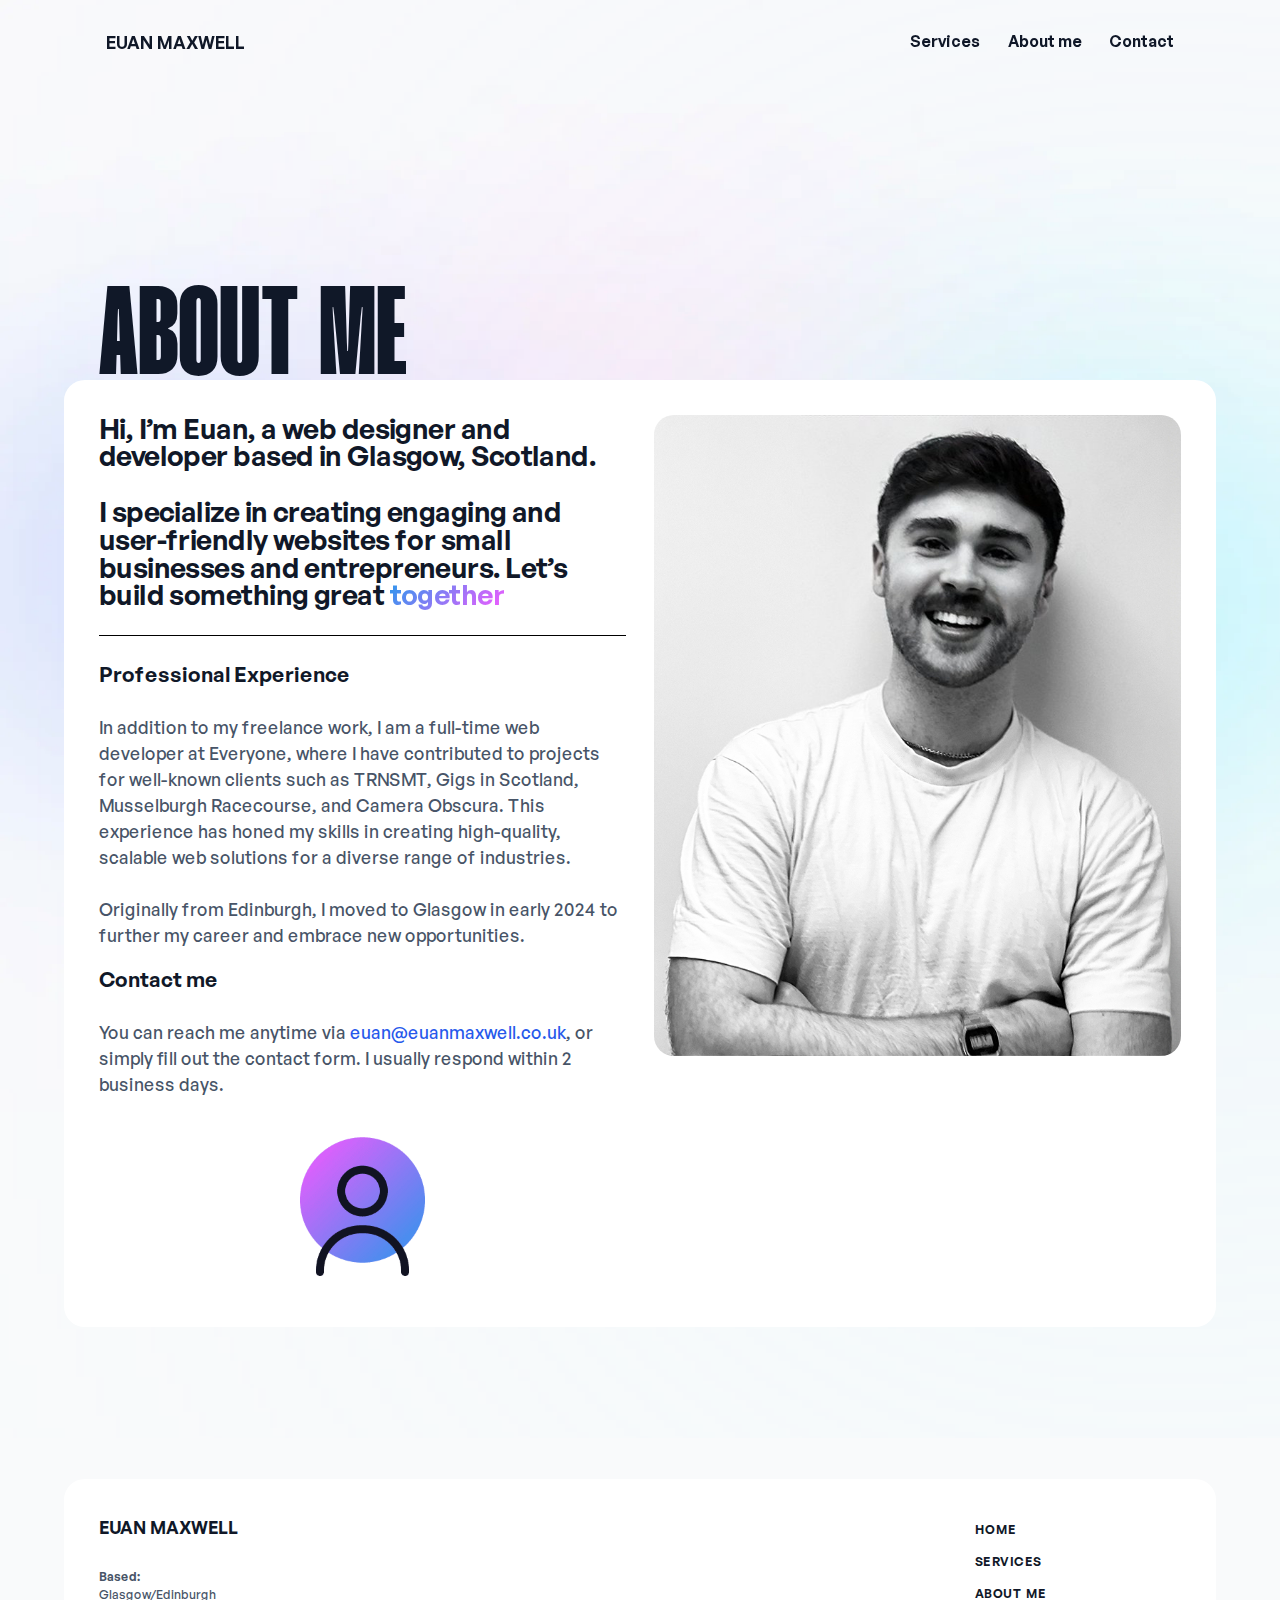
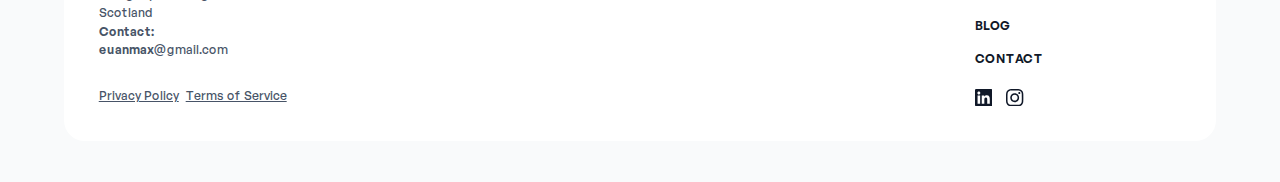
==== about-me.html @ d5ab6e3c "FOlio COmmit" ====
<!DOCTYPE html><!--  This site was created in Webflow. https://webflow.com  --><!--  Last Published: Mon Jul 01 2024 21:33:22 GMT+0000 (Coordinated Universal Time)  -->
<html data-wf-page="667db3871bc1c31c17bee778" data-wf-site="667c81c2c4bf333a3f65b1ab" lang="en">
<head>
  <meta charset="utf-8">
  <title>About Me - Euan Maxwell</title>
  <meta content="Glasgow-based Web Designer and Developer specializing in custom website design, development, and graphic design. Professional, user-friendly solutions to help your business grow. Contact me to start your project today!&quot;" name="description">
  <meta content="About Me - Euan Maxwell" property="og:title">
  <meta content="Glasgow-based Web Designer and Developer specializing in custom website design, development, and graphic design. Professional, user-friendly solutions to help your business grow. Contact me to start your project today!&quot;" property="og:description">
  <meta content="About Me - Euan Maxwell" property="twitter:title">
  <meta content="Glasgow-based Web Designer and Developer specializing in custom website design, development, and graphic design. Professional, user-friendly solutions to help your business grow. Contact me to start your project today!&quot;" property="twitter:description">
  <meta property="og:type" content="website">
  <meta content="summary_large_image" name="twitter:card">
  <meta content="width=device-width, initial-scale=1" name="viewport">
  <meta content="Webflow" name="generator">
  <link href="css/normalize.css" rel="stylesheet" type="text/css">
  <link href="css/webflow.css" rel="stylesheet" type="text/css">
  <link href="css/new-folio-8210a0.webflow.css" rel="stylesheet" type="text/css">
  <script type="text/javascript">!function(o,c){var n=c.documentElement,t=" w-mod-";n.className+=t+"js",("ontouchstart"in o||o.DocumentTouch&&c instanceof DocumentTouch)&&(n.className+=t+"touch")}(window,document);</script>
  <link href="images/favicon.png" rel="shortcut icon" type="image/x-icon">
  <link href="images/webclip.png" rel="apple-touch-icon"><!--  Please keep this css code to improve the font quality -->
  <style>
  * {
  -webkit-font-smoothing: antialiased;
  -moz-osx-font-smoothing: grayscale;
}
</style>
</head>
<body>
  <div class="page-wrapper">
    <div class="global-styles w-embed">
      <style>
  html { font-size: 1rem; }
  @media screen and (max-width:1600px) { html { font-size: calc(0.34318555008210183rem + 0.6568144499178982vw); } }
  @media screen and (max-width:991px) { html { font-size: calc(0.44698660714285715rem + 0.8928571428571428vw); } }
  @media screen and (max-width:767px) { html { font-size: calc(0.3342013888888889rem + 1.3888888888888888vw); } }
  @media screen and (max-width:479px) { html { font-size: calc(0.874803870292887rem + 0.3138075313807531vw); } }
</style>
      <style>
.sr-only {
	position: absolute;
  overflow: hidden;
  width: 1px;
  height: 1px;
  margin-top: -1px;
  padding: 0;
  border: 0 solid transparent;
  white-space: nowrap;
}
/* Snippet gets rid of top margin on first element in any rich text*/
.w-richtext>:first-child {
	margin-top: 0;
}
/* Snippet gets rid of bottom margin on last element in any rich text*/
.w-richtext>:last-child, .w-richtext ol li:last-child, .w-richtext ul li:last-child {
	margin-bottom: 0;
}
/* Snippet prevents all click and hover interaction with an element */
.clickable-off {
	pointer-events: none;
}
/* Snippet enables all click and hover interaction with an element */
.clickable-on{
  pointer-events: auto;
}
/* Snippet enables you to add class of div-square which creates and maintains a 1:1 dimension of a div.*/
.div-square::after {
	content: "";
	display: block;
	padding-bottom: 100%;
}
/*Hide focus outline for main content element*/
main:focus-visible {
	outline: -webkit-focus-ring-color auto 0px;
}
/* Make sure containers never lose their center alignment*/
.container-medium, .container-small, .container-large {
	margin-right: auto !important;
	margin-left: auto !important;
}
/*Reset buttons, and links styles*/
a {
	color: inherit;
	text-decoration: inherit;
	font-size: inherit;
}
/*Apply "..." after 3 lines of text */
.text-style-3lines {
	display: -webkit-box;
	overflow: hidden;
	-webkit-line-clamp: 3;
	-webkit-box-orient: vertical;
}
/*Apply "..." after 2 lines of text */
.text-style-2lines {
	display: -webkit-box;
	overflow: hidden;
	-webkit-line-clamp: 2;
	-webkit-box-orient: vertical;
}
.transitionfix {
-webkit-backface-visibility: hidden;
-moz-backface-visibility: hidden;
-webkit-transform: translate3d(0, 0, 0);
-moz-transform: translate3d(0, 0, 0)
}
.display-inlineflex {
  display: inline-flex;
}
.word-line {overflow: hidden;}
</style>
    </div>
    <div data-animation="default" class="navbar_component w-nav" data-easing2="ease" fs-scrolldisable-element="smart-nav" data-easing="ease" data-collapse="medium" data-w-id="4c3d61ed-6202-b4ec-1ae6-e597d8687730" role="banner" data-duration="0" id="navbar_component" data-doc-height="1">
      <div id="navbar_container" class="navbar_container">
        <a href="index.html" class="navbar_logo-link w-nav-brand">
          <div class="logo">EUAN MAXWELL</div>
        </a>
        <nav role="navigation" class="navbar_menu w-nav-menu">
          <div class="navbar_links-wrapper">
            <div data-hover="true" data-delay="200" data-w-id="682e64a6-43ff-81e4-ff27-409a0c057be5" class="navbar-dropdown_component hide-tablet w-dropdown">
              <div class="navbar_link w-dropdown-toggle">
                <div>
                  <a href="#">Services</a>
                </div>
              </div>
              <nav class="navbar-dropdown_dropdown-list shadow w-dropdown-list">
                <a href="#" class="navbar_dropdown-link w-dropdown-link">web design</a>
                <div class="padding-bottom padding-small"></div>
                <a href="#" class="navbar_dropdown-link w-dropdown-link">graphic design</a>
                <div class="padding-bottom padding-small"></div>
                <a href="#" class="navbar_dropdown-link w-dropdown-link">Web development</a>
              </nav>
            </div>
            <a href="#services" class="navbar_link show-tablet w-nav-link">Services</a>
            <a href="about-me.html" aria-current="page" class="navbar_link w-nav-link w--current">About me</a>
            <a href="contact.html" class="navbar_link w-nav-link">Contact</a>
          </div>
        </nav>
        <div class="navbar_menu-button w-nav-button">
          <div class="menu-icon">
            <div class="menu-icon_line-top"></div>
            <div class="menu-icon_line-middle">
              <div class="menu-icon_line-middle-inner"></div>
            </div>
            <div class="menu-icon_line-bottom"></div>
          </div>
        </div>
      </div>
    </div>
    <main class="main-wrapper">
      <footer id="contact" class="section-contact-main">
        <div class="gradient-wrapper"><img src="images/trio-gradient_1trio-gradient.webp" loading="lazy" sizes="100vw" srcset="images/trio-gradient_1-p-500.jpg 500w, images/trio-gradient_1-p-800.jpg 800w, images/trio-gradient_1-p-1080.jpg 1080w, images/trio-gradient_1trio-gradient.webp 1585w" alt="" class="trio-gradient"></div>
        <div class="padding-global">
          <div class="padding-bottom padding-xxxhuge"></div>
          <div class="gradient-wrapper">
            <div class="gradient-blue"></div>
            <div class="gradient-pink"></div>
            <div class="gradient-turquoise"></div>
          </div>
          <div class="padding-bottom padding-xhuge">
            <div class="container-large">
              <div class="container-large">
                <div class="overflow-hidden">
                  <div class="padding-layout">
                    <h1 class="skew-heading">about me</h1>
                  </div>
                </div>
                <div class="card">
                  <div class="card_2col-layout">
                    <div class="contact_text">
                      <div class="margin-bottom margin-medium">
                        <h2 class="heading-style-h2">Hi, I’m Euan, a web designer and developer based in Glasgow, Scotland. <br><br>I specialize in creating engaging and user-friendly websites for small businesses and entrepreneurs. Let’s build something great <span class="text-gradient">together</span> </h2>
                      </div>
                      <h6>Professional Experience</h6>
                      <p class="text-color-gray600 text-size-regular">In addition to my freelance work, I am a full-time web developer at Everyone, where I have contributed to projects for well-known clients such as TRNSMT, Gigs in Scotland, Musselburgh Racecourse, and Camera Obscura. This experience has honed my skills in creating high-quality, scalable web solutions for a diverse range of industries. <br><br>Originally from Edinburgh, I moved to Glasgow in early 2024 to further my career and embrace new opportunities.<br></p>
                      <h6 class="heading">Contact me</h6>
                      <p class="text-color-gray600 text-size-regular">You can reach me anytime via <a href="mailto:euan@euanmaxwell.co.uk?subject=I%20need%20a%20new%20website!" class="text-style-link"><span>euan@euanmaxwell.co.uk</span></a>, or simply fill out the contact form. I usually respond within 2 business days.<br></p>
                      <div class="div-block-2"><img src="images/icon-yours.png" loading="lazy" width="125" alt="A user icon on top of a gradient circle
" class="image-2"></div>
                    </div><img src="images/4433.png" loading="lazy" id="w-node-_9ed28a5e-98de-67a1-ff14-9ef678e280a6-17bee778" sizes="(max-width: 479px) 100vw, (max-width: 767px) 82vw, 41vw" alt="" srcset="images/4433-p-500.png 500w, images/4433.png 740w" class="image">
                  </div>
                </div>
              </div>
            </div>
          </div>
        </div>
      </footer>
    </main>
    <div class="footer">
      <div class="padding-global">
        <div class="container-large">
          <div class="padding-section-small">
            <div class="w-layout-grid footer_top-wrapper">
              <div id="w-node-_6d4a2b6b-4b54-c408-771c-09f4242a58a9-81f4521f" class="footer_left-wrapper">
                <a href="index.html" aria-label="home" class="footer_logo-link w-nav-brand">
                  <div class="logo">EUAN MAXWELL</div>
                </a>
                <div class="padding-bottom padding-medium"></div>
                <div class="footer_details-wrapper">
                  <div class="text-size-small text-color-gray600"><span class="text-weight-semibold">Based: <br></span>Glasgow/Edinburgh<br>Scotland<br>‍<span class="text-weight-semibold">Contact:<br>euanmax</span>@gmail.com</div>
                </div>
                <div class="padding-bottom padding-medium"></div>
                <div class="w-layout-grid footer_legal-list">
                  <a href="#" class="footer_legal-link">Privacy Policy</a>
                  <a href="#" class="footer_legal-link">Terms of Service</a>
                </div>
              </div>
              <div id="w-node-_6d4a2b6b-4b54-c408-771c-09f4242a58c3-81f4521f" class="w-layout-grid footer_menu-wrapper">
                <div class="footer_link-list">
                  <a href="index.html" class="footer_link">Home</a>
                  <a href="#" class="footer_link">Services</a>
                  <a href="#" class="footer_link">About me</a>
                  <a href="#" class="footer_link">blog</a>
                  <a href="contact.html" class="footer_link">Contact</a>
                  <div class="w-layout-grid footer_social-list">
                    <a rel="noopener" aria-label="LinkedIn" href="https://www.linkedin.com/in/euan-maxwell-63782318b/" target="_blank" class="social-media-link w-inline-block">
                      <div class="social-media-icon w-embed"><svg aria-hidden="true" role="img" fill="currentColor" viewbox="0 0 24 24" xmlns="http://www.w3.org/2000/svg">
                          <title>LinkedIn icon</title>
                          <path d="M20.447 20.452h-3.554v-5.569c0-1.328-.027-3.037-1.852-3.037-1.853 0-2.136 1.445-2.136 2.939v5.667H9.351V9h3.414v1.561h.046c.477-.9 1.637-1.85 3.37-1.85 3.601 0 4.267 2.37 4.267 5.455v6.286zM5.337 7.433c-1.144 0-2.063-.926-2.063-2.065 0-1.138.92-2.063 2.063-2.063 1.14 0 2.064.925 2.064 2.063 0 1.139-.925 2.065-2.064 2.065zm1.782 13.019H3.555V9h3.564v11.452zM22.225 0H1.771C.792 0 0 .774 0 1.729v20.542C0 23.227.792 24 1.771 24h20.451C23.2 24 24 23.227 24 22.271V1.729C24 .774 23.2 0 22.222 0h.003z"></path>
                        </svg></div>
                    </a>
                    <a rel="noopener" aria-label="Instagram" href="https://www.instagram.com/euanmaxweb/" target="_blank" class="social-media-link w-inline-block">
                      <div class="social-media-icon w-embed"><svg aria-hidden="true" role="img" fill="currentColor" viewbox="0 0 24 24" xmlns="http://www.w3.org/2000/svg">
                          <title>Instagram icon</title>
                          <path d="M12 0C8.74 0 8.333.015 7.053.072 5.775.132 4.905.333 4.14.63c-.789.306-1.459.717-2.126 1.384S.935 3.35.63 4.14C.333 4.905.131 5.775.072 7.053.012 8.333 0 8.74 0 12s.015 3.667.072 4.947c.06 1.277.261 2.148.558 2.913.306.788.717 1.459 1.384 2.126.667.666 1.336 1.079 2.126 1.384.766.296 1.636.499 2.913.558C8.333 23.988 8.74 24 12 24s3.667-.015 4.947-.072c1.277-.06 2.148-.262 2.913-.558.788-.306 1.459-.718 2.126-1.384.666-.667 1.079-1.335 1.384-2.126.296-.765.499-1.636.558-2.913.06-1.28.072-1.687.072-4.947s-.015-3.667-.072-4.947c-.06-1.277-.262-2.149-.558-2.913-.306-.789-.718-1.459-1.384-2.126C21.319 1.347 20.651.935 19.86.63c-.765-.297-1.636-.499-2.913-.558C15.667.012 15.26 0 12 0zm0 2.16c3.203 0 3.585.016 4.85.071 1.17.055 1.805.249 2.227.415.562.217.96.477 1.382.896.419.42.679.819.896 1.381.164.422.36 1.057.413 2.227.057 1.266.07 1.646.07 4.85s-.015 3.585-.074 4.85c-.061 1.17-.256 1.805-.421 2.227-.224.562-.479.96-.899 1.382-.419.419-.824.679-1.38.896-.42.164-1.065.36-2.235.413-1.274.057-1.649.07-4.859.07-3.211 0-3.586-.015-4.859-.074-1.171-.061-1.816-.256-2.236-.421-.569-.224-.96-.479-1.379-.899-.421-.419-.69-.824-.9-1.38-.165-.42-.359-1.065-.42-2.235-.045-1.26-.061-1.649-.061-4.844 0-3.196.016-3.586.061-4.861.061-1.17.255-1.814.42-2.234.21-.57.479-.96.9-1.381.419-.419.81-.689 1.379-.898.42-.166 1.051-.361 2.221-.421 1.275-.045 1.65-.06 4.859-.06l.045.03zm0 3.678c-3.405 0-6.162 2.76-6.162 6.162 0 3.405 2.76 6.162 6.162 6.162 3.405 0 6.162-2.76 6.162-6.162 0-3.405-2.76-6.162-6.162-6.162zM12 16c-2.21 0-4-1.79-4-4s1.79-4 4-4 4 1.79 4 4-1.79 4-4 4zm7.846-10.405c0 .795-.646 1.44-1.44 1.44-.795 0-1.44-.646-1.44-1.44 0-.794.646-1.439 1.44-1.439.793-.001 1.44.645 1.44 1.439z"></path>
                        </svg></div>
                    </a>
                  </div>
                </div>
              </div>
            </div>
          </div>
        </div>
      </div>
    </div>
  </div>
  <script src="https://d3e54v103j8qbb.cloudfront.net/js/jquery-3.5.1.min.dc5e7f18c8.js?site=667c81c2c4bf333a3f65b1ab" type="text/javascript" integrity="sha256-9/aliU8dGd2tb6OSsuzixeV4y/faTqgFtohetphbbj0=" crossorigin="anonymous"></script>
  <script src="js/webflow.js" type="text/javascript"></script>
  <script>
if (window.innerWidth >= 992) {
let navContent = document.getElementById('navbar_container');
  window.addEventListener('scroll', function() {
    if (window.pageYOffset > 0) {
      navContent.style.backgroundColor = '#FFF';
      navContent.style.transition = 'all 0.8s'; 
    } else {
      navContent.style.backgroundColor = 'transparent';
      navContent.style.transition = 'all 0.8s';  
    }
  });
}
</script>
  <script>
// JavaScript code to handle the scroll event and show/hide the navbar
if (window.innerWidth >= 992) {
// Store the previous scroll position
let prevScrollPos = window.pageYOffset;
const offset = 120;
// Select the navbar element
const navbar = document.getElementById('navbar_container');
// Add a scroll event listener
window.addEventListener('scroll', function() {
  // Get the current scroll position
  let currentScrollPos = window.pageYOffset;  
  // Check if user scrolled down
  if (prevScrollPos < currentScrollPos && currentScrollPos > offset) {
   // Hide the navbar
    navbar.style.transform = 'translateY(-140%)';
  } else {
    // Show the navbar
		navbar.style.transform = 'translateY(0%)';
  }
  // Update the previous scroll position
  prevScrollPos = currentScrollPos;
});
}
</script>
</body>
</html>
---- css/webflow.css ----
@font-face {
  font-family: 'webflow-icons';
  src: url("[data-uri]") format('truetype');
  font-weight: normal;
  font-style: normal;
}
[class^="w-icon-"],
[class*=" w-icon-"] {
  /* use !important to prevent issues with browser extensions that change fonts */
  font-family: 'webflow-icons' !important;
  speak: none;
  font-style: normal;
  font-weight: normal;
  font-variant: normal;
  text-transform: none;
  line-height: 1;
  /* Better Font Rendering =========== */
  -webkit-font-smoothing: antialiased;
  -moz-osx-font-smoothing: grayscale;
}
.w-icon-slider-right:before {
  content: "\e600";
}
.w-icon-slider-left:before {
  content: "\e601";
}
.w-icon-nav-menu:before {
  content: "\e602";
}
.w-icon-arrow-down:before,
.w-icon-dropdown-toggle:before {
  content: "\e603";
}
.w-icon-file-upload-remove:before {
  content: "\e900";
}
.w-icon-file-upload-icon:before {
  content: "\e903";
}
* {
  -webkit-box-sizing: border-box;
  -moz-box-sizing: border-box;
  box-sizing: border-box;
}
html {
  height: 100%;
}
body {
  margin: 0;
  min-height: 100%;
  background-color: #fff;
  font-family: Arial, sans-serif;
  font-size: 14px;
  line-height: 20px;
  color: #333;
}
img {
  max-width: 100%;
  vertical-align: middle;
  display: inline-block;
}
html.w-mod-touch * {
  background-attachment: scroll !important;
}
.w-block {
  display: block;
}
.w-inline-block {
  max-width: 100%;
  display: inline-block;
}
.w-clearfix:before,
.w-clearfix:after {
  content: " ";
  display: table;
  grid-column-start: 1;
  grid-row-start: 1;
  grid-column-end: 2;
  grid-row-end: 2;
}
.w-clearfix:after {
  clear: both;
}
.w-hidden {
  display: none;
}
.w-button {
  display: inline-block;
  padding: 9px 15px;
  background-color: #3898EC;
  color: white;
  border: 0;
  line-height: inherit;
  text-decoration: none;
  cursor: pointer;
  border-radius: 0;
}
input.w-button {
  -webkit-appearance: button;
}
html[data-w-dynpage] [data-w-cloak] {
  color: transparent !important;
}
.w-code-block {
  margin: unset;
}
pre.w-code-block code {
  all: inherit;
}
.w-webflow-badge,
.w-webflow-badge * {
  position: static;
  left: auto;
  top: auto;
  right: auto;
  bottom: auto;
  z-index: auto;
  display: block;
  visibility: visible;
  overflow: visible;
  overflow-x: visible;
  overflow-y: visible;
  box-sizing: border-box;
  width: auto;
  height: auto;
  max-height: none;
  max-width: none;
  min-height: 0;
  min-width: 0;
  margin: 0;
  padding: 0;
  float: none;
  clear: none;
  border: 0 none transparent;
  border-radius: 0;
  background: none;
  background-image: none;
  background-position: 0% 0%;
  background-size: auto auto;
  background-repeat: repeat;
  background-origin: padding-box;
  background-clip: border-box;
  background-attachment: scroll;
  background-color: transparent;
  box-shadow: none;
  opacity: 1;
  transform: none;
  transition: none;
  direction: ltr;
  font-family: inherit;
  font-weight: inherit;
  color: inherit;
  font-size: inherit;
  line-height: inherit;
  font-style: inherit;
  font-variant: inherit;
  text-align: inherit;
  letter-spacing: inherit;
  text-decoration: inherit;
  text-indent: 0;
  text-transform: inherit;
  list-style-type: disc;
  text-shadow: none;
  font-smoothing: auto;
  vertical-align: baseline;
  cursor: inherit;
  white-space: inherit;
  word-break: normal;
  word-spacing: normal;
  word-wrap: normal;
}
.w-webflow-badge {
  position: fixed !important;
  display: inline-block !important;
  visibility: visible !important;
  z-index: 2147483647 !important;
  top: auto !important;
  right: 12px !important;
  bottom: 12px !important;
  left: auto !important;
  color: #aaadb0 !important;
  background-color: #fff !important;
  border-radius: 3px !important;
  padding: 6px !important;
  font-size: 12px !important;
  opacity: 1 !important;
  line-height: 14px !important;
  text-decoration: none !important;
  transform: none !important;
  margin: 0 !important;
  width: auto !important;
  height: auto !important;
  overflow: visible !important;
  white-space: nowrap;
  box-shadow: 0 0 0 1px rgba(0, 0, 0, 0.1), 0px 1px 3px rgba(0, 0, 0, 0.1);
  cursor: pointer;
}
.w-webflow-badge > img {
  display: inline-block !important;
  visibility: visible !important;
  opacity: 1 !important;
  vertical-align: middle !important;
}
h1,
h2,
h3,
h4,
h5,
h6 {
  font-weight: bold;
  margin-bottom: 10px;
}
h1 {
  font-size: 38px;
  line-height: 44px;
  margin-top: 20px;
}
h2 {
  font-size: 32px;
  line-height: 36px;
  margin-top: 20px;
}
h3 {
  font-size: 24px;
  line-height: 30px;
  margin-top: 20px;
}
h4 {
  font-size: 18px;
  line-height: 24px;
  margin-top: 10px;
}
h5 {
  font-size: 14px;
  line-height: 20px;
  margin-top: 10px;
}
h6 {
  font-size: 12px;
  line-height: 18px;
  margin-top: 10px;
}
p {
  margin-top: 0;
  margin-bottom: 10px;
}
blockquote {
  margin: 0 0 10px 0;
  padding: 10px 20px;
  border-left: 5px solid #E2E2E2;
  font-size: 18px;
  line-height: 22px;
}
figure {
  margin: 0;
  margin-bottom: 10px;
}
figcaption {
  margin-top: 5px;
  text-align: center;
}
ul,
ol {
  margin-top: 0px;
  margin-bottom: 10px;
  padding-left: 40px;
}
.w-list-unstyled {
  padding-left: 0;
  list-style: none;
}
.w-embed:before,
.w-embed:after {
  content: " ";
  display: table;
  grid-column-start: 1;
  grid-row-start: 1;
  grid-column-end: 2;
  grid-row-end: 2;
}
.w-embed:after {
  clear: both;
}
.w-video {
  width: 100%;
  position: relative;
  padding: 0;
}
.w-video iframe,
.w-video object,
.w-video embed {
  position: absolute;
  top: 0;
  left: 0;
  width: 100%;
  height: 100%;
  border: none;
}
fieldset {
  padding: 0;
  margin: 0;
  border: 0;
}
button,
[type='button'],
[type='reset'] {
  border: 0;
  cursor: pointer;
  -webkit-appearance: button;
}
.w-form {
  margin: 0 0 15px;
}
.w-form-done {
  display: none;
  padding: 20px;
  text-align: center;
  background-color: #dddddd;
}
.w-form-fail {
  display: none;
  margin-top: 10px;
  padding: 10px;
  background-color: #ffdede;
}
label {
  display: block;
  margin-bottom: 5px;
  font-weight: bold;
}
.w-input,
.w-select {
  display: block;
  width: 100%;
  height: 38px;
  padding: 8px 12px;
  margin-bottom: 10px;
  font-size: 14px;
  line-height: 1.42857143;
  color: #333333;
  vertical-align: middle;
  background-color: #ffffff;
  border: 1px solid #cccccc;
}
.w-input:-moz-placeholder,
.w-select:-moz-placeholder {
  color: #999;
}
.w-input::-moz-placeholder,
.w-select::-moz-placeholder {
  color: #999;
  opacity: 1;
}
.w-input::-webkit-input-placeholder,
.w-select::-webkit-input-placeholder {
  color: #999;
}
.w-input:focus,
.w-select:focus {
  border-color: #3898EC;
  outline: 0;
}
.w-input[disabled],
.w-select[disabled],
.w-input[readonly],
.w-select[readonly],
fieldset[disabled] .w-input,
fieldset[disabled] .w-select {
  cursor: not-allowed;
}
.w-input[disabled]:not(.w-input-disabled),
.w-select[disabled]:not(.w-input-disabled),
.w-input[readonly],
.w-select[readonly],
fieldset[disabled]:not(.w-input-disabled) .w-input,
fieldset[disabled]:not(.w-input-disabled) .w-select {
  background-color: #eeeeee;
}
textarea.w-input,
textarea.w-select {
  height: auto;
}
.w-select {
  background-color: #f3f3f3;
}
.w-select[multiple] {
  height: auto;
}
.w-form-label {
  display: inline-block;
  cursor: pointer;
  font-weight: normal;
  margin-bottom: 0px;
}
.w-radio {
  display: block;
  margin-bottom: 5px;
  padding-left: 20px;
}
.w-radio:before,
.w-radio:after {
  content: " ";
  display: table;
  grid-column-start: 1;
  grid-row-start: 1;
  grid-column-end: 2;
  grid-row-end: 2;
}
.w-radio:after {
  clear: both;
}
.w-radio-input {
  margin: 4px 0 0;
  line-height: normal;
  float: left;
  margin-left: -20px;
}
.w-radio-input {
  margin-top: 3px;
}
.w-file-upload {
  display: block;
  margin-bottom: 10px;
}
.w-file-upload-input {
  width: 0.1px;
  height: 0.1px;
  opacity: 0;
  overflow: hidden;
  position: absolute;
  z-index: -100;
}
.w-file-upload-default,
.w-file-upload-uploading,
.w-file-upload-success {
  display: inline-block;
  color: #333333;
}
.w-file-upload-error {
  display: block;
  margin-top: 10px;
}
.w-file-upload-default.w-hidden,
.w-file-upload-uploading.w-hidden,
.w-file-upload-error.w-hidden,
.w-file-upload-success.w-hidden {
  display: none;
}
.w-file-upload-uploading-btn {
  display: flex;
  font-size: 14px;
  font-weight: normal;
  cursor: pointer;
  margin: 0;
  padding: 8px 12px;
  border: 1px solid #cccccc;
  background-color: #fafafa;
}
.w-file-upload-file {
  display: flex;
  flex-grow: 1;
  justify-content: space-between;
  margin: 0;
  padding: 8px 9px 8px 11px;
  border: 1px solid #cccccc;
  background-color: #fafafa;
}
.w-file-upload-file-name {
  font-size: 14px;
  font-weight: normal;
  display: block;
}
.w-file-remove-link {
  margin-top: 3px;
  margin-left: 10px;
  width: auto;
  height: auto;
  padding: 3px;
  display: block;
  cursor: pointer;
}
.w-icon-file-upload-remove {
  margin: auto;
  font-size: 10px;
}
.w-file-upload-error-msg {
  display: inline-block;
  color: #ea384c;
  padding: 2px 0;
}
.w-file-upload-info {
  display: inline-block;
  line-height: 38px;
  padding: 0 12px;
}
.w-file-upload-label {
  display: inline-block;
  font-size: 14px;
  font-weight: normal;
  cursor: pointer;
  margin: 0;
  padding: 8px 12px;
  border: 1px solid #cccccc;
  background-color: #fafafa;
}
.w-icon-file-upload-icon,
.w-icon-file-upload-uploading {
  display: inline-block;
  margin-right: 8px;
  width: 20px;
}
.w-icon-file-upload-uploading {
  height: 20px;
}
.w-container {
  margin-left: auto;
  margin-right: auto;
  max-width: 940px;
}
.w-container:before,
.w-container:after {
  content: " ";
  display: table;
  grid-column-start: 1;
  grid-row-start: 1;
  grid-column-end: 2;
  grid-row-end: 2;
}
.w-container:after {
  clear: both;
}
.w-container .w-row {
  margin-left: -10px;
  margin-right: -10px;
}
.w-row:before,
.w-row:after {
  content: " ";
  display: table;
  grid-column-start: 1;
  grid-row-start: 1;
  grid-column-end: 2;
  grid-row-end: 2;
}
.w-row:after {
  clear: both;
}
.w-row .w-row {
  margin-left: 0;
  margin-right: 0;
}
.w-col {
  position: relative;
  float: left;
  width: 100%;
  min-height: 1px;
  padding-left: 10px;
  padding-right: 10px;
}
.w-col .w-col {
  padding-left: 0;
  padding-right: 0;
}
.w-col-1 {
  width: 8.33333333%;
}
.w-col-2 {
  width: 16.66666667%;
}
.w-col-3 {
  width: 25%;
}
.w-col-4 {
  width: 33.33333333%;
}
.w-col-5 {
  width: 41.66666667%;
}
.w-col-6 {
  width: 50%;
}
.w-col-7 {
  width: 58.33333333%;
}
.w-col-8 {
  width: 66.66666667%;
}
.w-col-9 {
  width: 75%;
}
.w-col-10 {
  width: 83.33333333%;
}
.w-col-11 {
  width: 91.66666667%;
}
.w-col-12 {
  width: 100%;
}
.w-hidden-main {
  display: none !important;
}
@media screen and (max-width: 991px) {
  .w-container {
    max-width: 728px;
  }
  .w-hidden-main {
    display: inherit !important;
  }
  .w-hidden-medium {
    display: none !important;
  }
  .w-col-medium-1 {
    width: 8.33333333%;
  }
  .w-col-medium-2 {
    width: 16.66666667%;
  }
  .w-col-medium-3 {
    width: 25%;
  }
  .w-col-medium-4 {
    width: 33.33333333%;
  }
  .w-col-medium-5 {
    width: 41.66666667%;
  }
  .w-col-medium-6 {
    width: 50%;
  }
  .w-col-medium-7 {
    width: 58.33333333%;
  }
  .w-col-medium-8 {
    width: 66.66666667%;
  }
  .w-col-medium-9 {
    width: 75%;
  }
  .w-col-medium-10 {
    width: 83.33333333%;
  }
  .w-col-medium-11 {
    width: 91.66666667%;
  }
  .w-col-medium-12 {
    width: 100%;
  }
  .w-col-stack {
    width: 100%;
    left: auto;
    right: auto;
  }
}
@media screen and (max-width: 767px) {
  .w-hidden-main {
    display: inherit !important;
  }
  .w-hidden-medium {
    display: inherit !important;
  }
  .w-hidden-small {
    display: none !important;
  }
  .w-row,
  .w-container .w-row {
    margin-left: 0;
    margin-right: 0;
  }
  .w-col {
    width: 100%;
    left: auto;
    right: auto;
  }
  .w-col-small-1 {
    width: 8.33333333%;
  }
  .w-col-small-2 {
    width: 16.66666667%;
  }
  .w-col-small-3 {
    width: 25%;
  }
  .w-col-small-4 {
    width: 33.33333333%;
  }
  .w-col-small-5 {
    width: 41.66666667%;
  }
  .w-col-small-6 {
    width: 50%;
  }
  .w-col-small-7 {
    width: 58.33333333%;
  }
  .w-col-small-8 {
    width: 66.66666667%;
  }
  .w-col-small-9 {
    width: 75%;
  }
  .w-col-small-10 {
    width: 83.33333333%;
  }
  .w-col-small-11 {
    width: 91.66666667%;
  }
  .w-col-small-12 {
    width: 100%;
  }
}
@media screen and (max-width: 479px) {
  .w-container {
    max-width: none;
  }
  .w-hidden-main {
    display: inherit !important;
  }
  .w-hidden-medium {
    display: inherit !important;
  }
  .w-hidden-small {
    display: inherit !important;
  }
  .w-hidden-tiny {
    display: none !important;
  }
  .w-col {
    width: 100%;
  }
  .w-col-tiny-1 {
    width: 8.33333333%;
  }
  .w-col-tiny-2 {
    width: 16.66666667%;
  }
  .w-col-tiny-3 {
    width: 25%;
  }
  .w-col-tiny-4 {
    width: 33.33333333%;
  }
  .w-col-tiny-5 {
    width: 41.66666667%;
  }
  .w-col-tiny-6 {
    width: 50%;
  }
  .w-col-tiny-7 {
    width: 58.33333333%;
  }
  .w-col-tiny-8 {
    width: 66.66666667%;
  }
  .w-col-tiny-9 {
    width: 75%;
  }
  .w-col-tiny-10 {
    width: 83.33333333%;
  }
  .w-col-tiny-11 {
    width: 91.66666667%;
  }
  .w-col-tiny-12 {
    width: 100%;
  }
}
.w-widget {
  position: relative;
}
.w-widget-map {
  width: 100%;
  height: 400px;
}
.w-widget-map label {
  width: auto;
  display: inline;
}
.w-widget-map img {
  max-width: inherit;
}
.w-widget-map .gm-style-iw {
  text-align: center;
}
.w-widget-map .gm-style-iw > button {
  display: none !important;
}
.w-widget-twitter {
  overflow: hidden;
}
.w-widget-twitter-count-shim {
  display: inline-block;
  vertical-align: top;
  position: relative;
  width: 28px;
  height: 20px;
  text-align: center;
  background: white;
  border: #758696 solid 1px;
  border-radius: 3px;
}
.w-widget-twitter-count-shim * {
  pointer-events: none;
  -webkit-user-select: none;
  -moz-user-select: none;
  -ms-user-select: none;
  user-select: none;
}
.w-widget-twitter-count-shim .w-widget-twitter-count-inner {
  position: relative;
  font-size: 15px;
  line-height: 12px;
  text-align: center;
  color: #999;
  font-family: serif;
}
.w-widget-twitter-count-shim .w-widget-twitter-count-clear {
  position: relative;
  display: block;
}
.w-widget-twitter-count-shim.w--large {
  width: 36px;
  height: 28px;
}
.w-widget-twitter-count-shim.w--large .w-widget-twitter-count-inner {
  font-size: 18px;
  line-height: 18px;
}
.w-widget-twitter-count-shim:not(.w--vertical) {
  margin-left: 5px;
  margin-right: 8px;
}
.w-widget-twitter-count-shim:not(.w--vertical).w--large {
  margin-left: 6px;
}
.w-widget-twitter-count-shim:not(.w--vertical):before,
.w-widget-twitter-count-shim:not(.w--vertical):after {
  top: 50%;
  left: 0;
  border: solid transparent;
  content: ' ';
  height: 0;
  width: 0;
  position: absolute;
  pointer-events: none;
}
.w-widget-twitter-count-shim:not(.w--vertical):before {
  border-color: rgba(117, 134, 150, 0);
  border-right-color: #5d6c7b;
  border-width: 4px;
  margin-left: -9px;
  margin-top: -4px;
}
.w-widget-twitter-count-shim:not(.w--vertical).w--large:before {
  border-width: 5px;
  margin-left: -10px;
  margin-top: -5px;
}
.w-widget-twitter-count-shim:not(.w--vertical):after {
  border-color: rgba(255, 255, 255, 0);
  border-right-color: white;
  border-width: 4px;
  margin-left: -8px;
  margin-top: -4px;
}
.w-widget-twitter-count-shim:not(.w--vertical).w--large:after {
  border-width: 5px;
  margin-left: -9px;
  margin-top: -5px;
}
.w-widget-twitter-count-shim.w--vertical {
  width: 61px;
  height: 33px;
  margin-bottom: 8px;
}
.w-widget-twitter-count-shim.w--vertical:before,
.w-widget-twitter-count-shim.w--vertical:after {
  top: 100%;
  left: 50%;
  border: solid transparent;
  content: ' ';
  height: 0;
  width: 0;
  position: absolute;
  pointer-events: none;
}
.w-widget-twitter-count-shim.w--vertical:before {
  border-color: rgba(117, 134, 150, 0);
  border-top-color: #5d6c7b;
  border-width: 5px;
  margin-left: -5px;
}
.w-widget-twitter-count-shim.w--vertical:after {
  border-color: rgba(255, 255, 255, 0);
  border-top-color: white;
  border-width: 4px;
  margin-left: -4px;
}
.w-widget-twitter-count-shim.w--vertical .w-widget-twitter-count-inner {
  font-size: 18px;
  line-height: 22px;
}
.w-widget-twitter-count-shim.w--vertical.w--large {
  width: 76px;
}
.w-background-video {
  position: relative;
  overflow: hidden;
  height: 500px;
  color: white;
}
.w-background-video > video {
  background-size: cover;
  background-position: 50% 50%;
  position: absolute;
  margin: auto;
  width: 100%;
  height: 100%;
  right: -100%;
  bottom: -100%;
  top: -100%;
  left: -100%;
  object-fit: cover;
  z-index: -100;
}
.w-background-video > video::-webkit-media-controls-start-playback-button {
  display: none !important;
  -webkit-appearance: none;
}
.w-background-video--control {
  position: absolute;
  bottom: 1em;
  right: 1em;
  background-color: transparent;
  padding: 0;
}
.w-background-video--control > [hidden] {
  display: none !important;
}
.w-slider {
  position: relative;
  height: 300px;
  text-align: center;
  background: #dddddd;
  clear: both;
  -webkit-tap-highlight-color: rgba(0, 0, 0, 0);
  tap-highlight-color: rgba(0, 0, 0, 0);
}
.w-slider-mask {
  position: relative;
  display: block;
  overflow: hidden;
  z-index: 1;
  left: 0;
  right: 0;
  height: 100%;
  white-space: nowrap;
}
.w-slide {
  position: relative;
  display: inline-block;
  vertical-align: top;
  width: 100%;
  height: 100%;
  white-space: normal;
  text-align: left;
}
.w-slider-nav {
  position: absolute;
  z-index: 2;
  top: auto;
  right: 0;
  bottom: 0;
  left: 0;
  margin: auto;
  padding-top: 10px;
  height: 40px;
  text-align: center;
  -webkit-tap-highlight-color: rgba(0, 0, 0, 0);
  tap-highlight-color: rgba(0, 0, 0, 0);
}
.w-slider-nav.w-round > div {
  border-radius: 100%;
}
.w-slider-nav.w-num > div {
  width: auto;
  height: auto;
  padding: 0.2em 0.5em;
  font-size: inherit;
  line-height: inherit;
}
.w-slider-nav.w-shadow > div {
  box-shadow: 0 0 3px rgba(51, 51, 51, 0.4);
}
.w-slider-nav-invert {
  color: #fff;
}
.w-slider-nav-invert > div {
  background-color: rgba(34, 34, 34, 0.4);
}
.w-slider-nav-invert > div.w-active {
  background-color: #222;
}
.w-slider-dot {
  position: relative;
  display: inline-block;
  width: 1em;
  height: 1em;
  background-color: rgba(255, 255, 255, 0.4);
  cursor: pointer;
  margin: 0 3px 0.5em;
  transition: background-color 100ms, color 100ms;
}
.w-slider-dot.w-active {
  background-color: #fff;
}
.w-slider-dot:focus {
  outline: none;
  box-shadow: 0px 0px 0px 2px #fff;
}
.w-slider-dot:focus.w-active {
  box-shadow: none;
}
.w-slider-arrow-left,
.w-slider-arrow-right {
  position: absolute;
  width: 80px;
  top: 0;
  right: 0;
  bottom: 0;
  left: 0;
  margin: auto;
  cursor: pointer;
  overflow: hidden;
  color: white;
  font-size: 40px;
  -webkit-tap-highlight-color: rgba(0, 0, 0, 0);
  tap-highlight-color: rgba(0, 0, 0, 0);
  -webkit-user-select: none;
  -moz-user-select: none;
  -ms-user-select: none;
  user-select: none;
}
.w-slider-arrow-left [class^='w-icon-'],
.w-slider-arrow-right [class^='w-icon-'],
.w-slider-arrow-left [class*=' w-icon-'],
.w-slider-arrow-right [class*=' w-icon-'] {
  position: absolute;
}
.w-slider-arrow-left:focus,
.w-slider-arrow-right:focus {
  outline: 0;
}
.w-slider-arrow-left {
  z-index: 3;
  right: auto;
}
.w-slider-arrow-right {
  z-index: 4;
  left: auto;
}
.w-icon-slider-left,
.w-icon-slider-right {
  top: 0;
  right: 0;
  bottom: 0;
  left: 0;
  margin: auto;
  width: 1em;
  height: 1em;
}
.w-slider-aria-label {
  border: 0;
  clip: rect(0 0 0 0);
  height: 1px;
  margin: -1px;
  overflow: hidden;
  padding: 0;
  position: absolute;
  width: 1px;
}
.w-slider-force-show {
  display: block !important;
}
.w-dropdown {
  display: inline-block;
  position: relative;
  text-align: left;
  margin-left: auto;
  margin-right: auto;
  z-index: 900;
}
.w-dropdown-btn,
.w-dropdown-toggle,
.w-dropdown-link {
  position: relative;
  vertical-align: top;
  text-decoration: none;
  color: #222222;
  padding: 20px;
  text-align: left;
  margin-left: auto;
  margin-right: auto;
  white-space: nowrap;
}
.w-dropdown-toggle {
  -webkit-user-select: none;
  -moz-user-select: none;
  -ms-user-select: none;
  user-select: none;
  display: inline-block;
  cursor: pointer;
  padding-right: 40px;
}
.w-dropdown-toggle:focus {
  outline: 0;
}
.w-icon-dropdown-toggle {
  position: absolute;
  top: 0;
  right: 0;
  bottom: 0;
  margin: auto;
  margin-right: 20px;
  width: 1em;
  height: 1em;
}
.w-dropdown-list {
  position: absolute;
  background: #dddddd;
  display: none;
  min-width: 100%;
}
.w-dropdown-list.w--open {
  display: block;
}
.w-dropdown-link {
  padding: 10px 20px;
  display: block;
  color: #222222;
}
.w-dropdown-link.w--current {
  color: #0082f3;
}
.w-dropdown-link:focus {
  outline: 0;
}
@media screen and (max-width: 767px) {
  .w-nav-brand {
    padding-left: 10px;
  }
}
/**
 * ## Note
 * Safari (on both iOS and OS X) does not handle viewport units (vh, vw) well.
 * For example percentage units do not work on descendants of elements that
 * have any dimensions expressed in viewport units. It also doesn’t handle them at
 * all in `calc()`.
 */
/**
 * Wrapper around all lightbox elements
 *
 * 1. Since the lightbox can receive focus, IE also gives it an outline.
 * 2. Fixes flickering on Chrome when a transition is in progress
 *    underneath the lightbox.
 */
.w-lightbox-backdrop {
  cursor: auto;
  font-style: normal;
  letter-spacing: normal;
  list-style: disc;
  text-indent: 0;
  text-shadow: none;
  text-transform: none;
  visibility: visible;
  white-space: normal;
  word-break: normal;
  word-spacing: normal;
  word-wrap: normal;
  position: fixed;
  top: 0;
  right: 0;
  bottom: 0;
  left: 0;
  color: #fff;
  font-family: "Helvetica Neue", Helvetica, Ubuntu, "Segoe UI", Verdana, sans-serif;
  font-size: 17px;
  line-height: 1.2;
  font-weight: 300;
  text-align: center;
  background: rgba(0, 0, 0, 0.9);
  z-index: 2000;
  outline: 0;
  /* 1 */
  opacity: 0;
  -webkit-user-select: none;
  -moz-user-select: none;
  -webkit-tap-highlight-color: transparent;
  -webkit-transform: translate(0, 0);
  /* 2 */
}
/**
 * Neat trick to bind the rubberband effect to our canvas instead of the whole
 * document on iOS. It also prevents a bug that causes the document underneath to scroll.
 */
.w-lightbox-backdrop,
.w-lightbox-container {
  height: 100%;
  overflow: auto;
  -webkit-overflow-scrolling: touch;
}
.w-lightbox-content {
  position: relative;
  height: 100vh;
  overflow: hidden;
}
.w-lightbox-view {
  position: absolute;
  width: 100vw;
  height: 100vh;
  opacity: 0;
}
.w-lightbox-view:before {
  content: "";
  height: 100vh;
}
/* .w-lightbox-content */
.w-lightbox-group,
.w-lightbox-group .w-lightbox-view,
.w-lightbox-group .w-lightbox-view:before {
  height: 86vh;
}
.w-lightbox-frame,
.w-lightbox-view:before {
  display: inline-block;
  vertical-align: middle;
}
/*
 * 1. Remove default margin set by user-agent on the <figure> element.
 */
.w-lightbox-figure {
  position: relative;
  margin: 0;
  /* 1 */
}
.w-lightbox-group .w-lightbox-figure {
  cursor: pointer;
}
/**
 * IE adds image dimensions as width and height attributes on the IMG tag,
 * but we need both width and height to be set to auto to enable scaling.
 */
.w-lightbox-img {
  width: auto;
  height: auto;
  max-width: none;
}
/**
 * 1. Reset if style is set by user on "All Images"
 */
.w-lightbox-image {
  display: block;
  float: none;
  /* 1 */
  max-width: 100vw;
  max-height: 100vh;
}
.w-lightbox-group .w-lightbox-image {
  max-height: 86vh;
}
.w-lightbox-caption {
  position: absolute;
  right: 0;
  bottom: 0;
  left: 0;
  padding: 0.5em 1em;
  background: rgba(0, 0, 0, 0.4);
  text-align: left;
  text-overflow: ellipsis;
  white-space: nowrap;
  overflow: hidden;
}
.w-lightbox-embed {
  position: absolute;
  top: 0;
  right: 0;
  bottom: 0;
  left: 0;
  width: 100%;
  height: 100%;
}
.w-lightbox-control {
  position: absolute;
  top: 0;
  width: 4em;
  background-size: 24px;
  background-repeat: no-repeat;
  background-position: center;
  cursor: pointer;
  -webkit-transition: all 0.3s;
  transition: all 0.3s;
}
.w-lightbox-left {
  display: none;
  bottom: 0;
  left: 0;
  /* <svg xmlns="http://www.w3.org/2000/svg" viewBox="-20 0 24 40" width="24" height="40"><g transform="rotate(45)"><path d="m0 0h5v23h23v5h-28z" opacity=".4"/><path d="m1 1h3v23h23v3h-26z" fill="#fff"/></g></svg> */
  background-image: url("[data-uri]");
}
.w-lightbox-right {
  display: none;
  right: 0;
  bottom: 0;
  /* <svg xmlns="http://www.w3.org/2000/svg" viewBox="-4 0 24 40" width="24" height="40"><g transform="rotate(45)"><path d="m0-0h28v28h-5v-23h-23z" opacity=".4"/><path d="m1 1h26v26h-3v-23h-23z" fill="#fff"/></g></svg> */
  background-image: url("[data-uri]");
}
/*
 * Without specifying the with and height inside the SVG, all versions of IE render the icon too small.
 * The bug does not seem to manifest itself if the elements are tall enough such as the above arrows.
 * (http://stackoverflow.com/questions/16092114/background-size-differs-in-internet-explorer)
 */
.w-lightbox-close {
  right: 0;
  height: 2.6em;
  /* <svg xmlns="http://www.w3.org/2000/svg" viewBox="-4 0 18 17" width="18" height="17"><g transform="rotate(45)"><path d="m0 0h7v-7h5v7h7v5h-7v7h-5v-7h-7z" opacity=".4"/><path d="m1 1h7v-7h3v7h7v3h-7v7h-3v-7h-7z" fill="#fff"/></g></svg> */
  background-image: url("[data-uri]");
  background-size: 18px;
}
/**
 * 1. All IE versions add extra space at the bottom without this.
 */
.w-lightbox-strip {
  position: absolute;
  bottom: 0;
  left: 0;
  right: 0;
  padding: 0 1vh;
  line-height: 0;
  /* 1 */
  white-space: nowrap;
  overflow-x: auto;
  overflow-y: hidden;
}
/*
 * 1. We use content-box to avoid having to do `width: calc(10vh + 2vw)`
 *    which doesn’t work in Safari anyway.
 * 2. Chrome renders images pixelated when switching to GPU. Making sure
 *    the parent is also rendered on the GPU (by setting translate3d for
 *    example) fixes this behavior.
 */
.w-lightbox-item {
  display: inline-block;
  width: 10vh;
  padding: 2vh 1vh;
  box-sizing: content-box;
  /* 1 */
  cursor: pointer;
  -webkit-transform: translate3d(0, 0, 0);
  /* 2 */
}
.w-lightbox-active {
  opacity: 0.3;
}
.w-lightbox-thumbnail {
  position: relative;
  height: 10vh;
  background: #222;
  overflow: hidden;
}
.w-lightbox-thumbnail-image {
  position: absolute;
  top: 0;
  left: 0;
}
.w-lightbox-thumbnail .w-lightbox-tall {
  top: 50%;
  width: 100%;
  -webkit-transform: translate(0, -50%);
  transform: translate(0, -50%);
}
.w-lightbox-thumbnail .w-lightbox-wide {
  left: 50%;
  height: 100%;
  -webkit-transform: translate(-50%, 0);
  transform: translate(-50%, 0);
}
/*
 * Spinner
 *
 * Absolute pixel values are used to avoid rounding errors that would cause
 * the white spinning element to be misaligned with the track.
 */
.w-lightbox-spinner {
  position: absolute;
  top: 50%;
  left: 50%;
  box-sizing: border-box;
  width: 40px;
  height: 40px;
  margin-top: -20px;
  margin-left: -20px;
  border: 5px solid rgba(0, 0, 0, 0.4);
  border-radius: 50%;
  -webkit-animation: spin 0.8s infinite linear;
  animation: spin 0.8s infinite linear;
}
.w-lightbox-spinner:after {
  content: "";
  position: absolute;
  top: -4px;
  right: -4px;
  bottom: -4px;
  left: -4px;
  border: 3px solid transparent;
  border-bottom-color: #fff;
  border-radius: 50%;
}
/*
 * Utility classes
 */
.w-lightbox-hide {
  display: none;
}
.w-lightbox-noscroll {
  overflow: hidden;
}
@media (min-width: 768px) {
  .w-lightbox-content {
    height: 96vh;
    margin-top: 2vh;
  }
  .w-lightbox-view,
  .w-lightbox-view:before {
    height: 96vh;
  }
  /* .w-lightbox-content */
  .w-lightbox-group,
  .w-lightbox-group .w-lightbox-view,
  .w-lightbox-group .w-lightbox-view:before {
    height: 84vh;
  }
  .w-lightbox-image {
    max-width: 96vw;
    max-height: 96vh;
  }
  .w-lightbox-group .w-lightbox-image {
    max-width: 82.3vw;
    max-height: 84vh;
  }
  .w-lightbox-left,
  .w-lightbox-right {
    display: block;
    opacity: 0.5;
  }
  .w-lightbox-close {
    opacity: 0.8;
  }
  .w-lightbox-control:hover {
    opacity: 1;
  }
}
.w-lightbox-inactive,
.w-lightbox-inactive:hover {
  opacity: 0;
}
.w-richtext:before,
.w-richtext:after {
  content: " ";
  display: table;
  grid-column-start: 1;
  grid-row-start: 1;
  grid-column-end: 2;
  grid-row-end: 2;
}
.w-richtext:after {
  clear: both;
}
.w-richtext[contenteditable="true"]:before,
.w-richtext[contenteditable="true"]:after {
  white-space: initial;
}
.w-richtext ol,
.w-richtext ul {
  overflow: hidden;
}
.w-richtext .w-richtext-figure-selected.w-richtext-figure-type-video div:after,
.w-richtext .w-richtext-figure-selected[data-rt-type="video"] div:after {
  outline: 2px solid #2895f7;
}
.w-richtext .w-richtext-figure-selected.w-richtext-figure-type-image div,
.w-richtext .w-richtext-figure-selected[data-rt-type="image"] div {
  outline: 2px solid #2895f7;
}
.w-richtext figure.w-richtext-figure-type-video > div:after,
.w-richtext figure[data-rt-type="video"] > div:after {
  content: '';
  position: absolute;
  display: none;
  left: 0;
  top: 0;
  right: 0;
  bottom: 0;
}
.w-richtext figure {
  position: relative;
  max-width: 60%;
}
.w-richtext figure > div:before {
  cursor: default!important;
}
.w-richtext figure img {
  width: 100%;
}
.w-richtext figure figcaption.w-richtext-figcaption-placeholder {
  opacity: 0.6;
}
.w-richtext figure div {
  /* fix incorrectly sized selection border in the data manager */
  font-size: 0px;
  color: transparent;
}
.w-richtext figure.w-richtext-figure-type-image,
.w-richtext figure[data-rt-type="image"] {
  display: table;
}
.w-richtext figure.w-richtext-figure-type-image > div,
.w-richtext figure[data-rt-type="image"] > div {
  display: inline-block;
}
.w-richtext figure.w-richtext-figure-type-image > figcaption,
.w-richtext figure[data-rt-type="image"] > figcaption {
  display: table-caption;
  caption-side: bottom;
}
.w-richtext figure.w-richtext-figure-type-video,
.w-richtext figure[data-rt-type="video"] {
  width: 60%;
  height: 0;
}
.w-richtext figure.w-richtext-figure-type-video iframe,
.w-richtext figure[data-rt-type="video"] iframe {
  position: absolute;
  top: 0;
  left: 0;
  width: 100%;
  height: 100%;
}
.w-richtext figure.w-richtext-figure-type-video > div,
.w-richtext figure[data-rt-type="video"] > div {
  width: 100%;
}
.w-richtext figure.w-richtext-align-center {
  margin-right: auto;
  margin-left: auto;
  clear: both;
}
.w-richtext figure.w-richtext-align-center.w-richtext-figure-type-image > div,
.w-richtext figure.w-richtext-align-center[data-rt-type="image"] > div {
  max-width: 100%;
}
.w-richtext figure.w-richtext-align-normal {
  clear: both;
}
.w-richtext figure.w-richtext-align-fullwidth {
  width: 100%;
  max-width: 100%;
  text-align: center;
  clear: both;
  display: block;
  margin-right: auto;
  margin-left: auto;
}
.w-richtext figure.w-richtext-align-fullwidth > div {
  display: inline-block;
  /* padding-bottom is used for aspect ratios in video figures
      we want the div to inherit that so hover/selection borders in the designer-canvas
      fit right*/
  padding-bottom: inherit;
}
.w-richtext figure.w-richtext-align-fullwidth > figcaption {
  display: block;
}
.w-richtext figure.w-richtext-align-floatleft {
  float: left;
  margin-right: 15px;
  clear: none;
}
.w-richtext figure.w-richtext-align-floatright {
  float: right;
  margin-left: 15px;
  clear: none;
}
.w-nav {
  position: relative;
  background: #dddddd;
  z-index: 1000;
}
.w-nav:before,
.w-nav:after {
  content: " ";
  display: table;
  grid-column-start: 1;
  grid-row-start: 1;
  grid-column-end: 2;
  grid-row-end: 2;
}
.w-nav:after {
  clear: both;
}
.w-nav-brand {
  position: relative;
  float: left;
  text-decoration: none;
  color: #333333;
}
.w-nav-link {
  position: relative;
  display: inline-block;
  vertical-align: top;
  text-decoration: none;
  color: #222222;
  padding: 20px;
  text-align: left;
  margin-left: auto;
  margin-right: auto;
}
.w-nav-link.w--current {
  color: #0082f3;
}
.w-nav-menu {
  position: relative;
  float: right;
}
[data-nav-menu-open] {
  display: block !important;
  position: absolute;
  top: 100%;
  left: 0;
  right: 0;
  background: #C8C8C8;
  text-align: center;
  overflow: visible;
  min-width: 200px;
}
.w--nav-link-open {
  display: block;
  position: relative;
}
.w-nav-overlay {
  position: absolute;
  overflow: hidden;
  display: none;
  top: 100%;
  left: 0;
  right: 0;
  width: 100%;
}
.w-nav-overlay [data-nav-menu-open] {
  top: 0;
}
.w-nav[data-animation="over-left"] .w-nav-overlay {
  width: auto;
}
.w-nav[data-animation="over-left"] .w-nav-overlay,
.w-nav[data-animation="over-left"] [data-nav-menu-open] {
  right: auto;
  z-index: 1;
  top: 0;
}
.w-nav[data-animation="over-right"] .w-nav-overlay {
  width: auto;
}
.w-nav[data-animation="over-right"] .w-nav-overlay,
.w-nav[data-animation="over-right"] [data-nav-menu-open] {
  left: auto;
  z-index: 1;
  top: 0;
}
.w-nav-button {
  position: relative;
  float: right;
  padding: 18px;
  font-size: 24px;
  display: none;
  cursor: pointer;
  -webkit-tap-highlight-color: rgba(0, 0, 0, 0);
  tap-highlight-color: rgba(0, 0, 0, 0);
  -webkit-user-select: none;
  -moz-user-select: none;
  -ms-user-select: none;
  user-select: none;
}
.w-nav-button:focus {
  outline: 0;
}
.w-nav-button.w--open {
  background-color: #C8C8C8;
  color: white;
}
.w-nav[data-collapse="all"] .w-nav-menu {
  display: none;
}
.w-nav[data-collapse="all"] .w-nav-button {
  display: block;
}
.w--nav-dropdown-open {
  display: block;
}
.w--nav-dropdown-toggle-open {
  display: block;
}
.w--nav-dropdown-list-open {
  position: static;
}
@media screen and (max-width: 991px) {
  .w-nav[data-collapse="medium"] .w-nav-menu {
    display: none;
  }
  .w-nav[data-collapse="medium"] .w-nav-button {
    display: block;
  }
}
@media screen and (max-width: 767px) {
  .w-nav[data-collapse="small"] .w-nav-menu {
    display: none;
  }
  .w-nav[data-collapse="small"] .w-nav-button {
    display: block;
  }
  .w-nav-brand {
    padding-left: 10px;
  }
}
@media screen and (max-width: 479px) {
  .w-nav[data-collapse="tiny"] .w-nav-menu {
    display: none;
  }
  .w-nav[data-collapse="tiny"] .w-nav-button {
    display: block;
  }
}
.w-tabs {
  position: relative;
}
.w-tabs:before,
.w-tabs:after {
  content: " ";
  display: table;
  grid-column-start: 1;
  grid-row-start: 1;
  grid-column-end: 2;
  grid-row-end: 2;
}
.w-tabs:after {
  clear: both;
}
.w-tab-menu {
  position: relative;
}
.w-tab-link {
  position: relative;
  display: inline-block;
  vertical-align: top;
  text-decoration: none;
  padding: 9px 30px;
  text-align: left;
  cursor: pointer;
  color: #222222;
  background-color: #dddddd;
}
.w-tab-link.w--current {
  background-color: #C8C8C8;
}
.w-tab-link:focus {
  outline: 0;
}
.w-tab-content {
  position: relative;
  display: block;
  overflow: hidden;
}
.w-tab-pane {
  position: relative;
  display: none;
}
.w--tab-active {
  display: block;
}
@media screen and (max-width: 479px) {
  .w-tab-link {
    display: block;
  }
}
.w-ix-emptyfix:after {
  content: "";
}
@keyframes spin {
  0% {
    transform: rotate(0deg);
  }
  100% {
    transform: rotate(360deg);
  }
}
.w-dyn-empty {
  padding: 10px;
  background-color: #dddddd;
}
.w-dyn-hide {
  display: none !important;
}
.w-dyn-bind-empty {
  display: none !important;
}
.w-condition-invisible {
  display: none !important;
}
.wf-layout-layout {
  display: grid;
}
.w-code-component > * {
  height: 100%;
  width: 100%;
  position: absolute;
  top: 0;
  left: 0;
}
---- css/new-folio-8210a0.webflow.css ----
:root {
  --gray-50: #f9fafb;
  --gray-900: #101828;
  --primary: #2659eb;
  --white: white;
  --gray-600: #475467;
  --blue-hover: #4572f5;
  --gray-800: #1d2939;
  --gray-100: #f2f4f7;
  --gray-400: #98a2b3;
  --gray-25: #fcfcfd;
  --gray-200: #eaecf0;
  --gray-300: #d0d5dd;
  --gray-500: #667085;
  --gray-700: #344054;
  --10-white: rgba(255, 255, 255, .1);
  --cyan: #30fcff;
  --primary-light: #d7e1ff;
}

.w-layout-grid {
  grid-row-gap: 16px;
  grid-column-gap: 16px;
  grid-template-rows: auto auto;
  grid-template-columns: 1fr 1fr;
  grid-auto-columns: 1fr;
  display: grid;
}

.w-checkbox {
  margin-bottom: 5px;
  padding-left: 20px;
  display: block;
}

.w-checkbox:before {
  content: " ";
  grid-area: 1 / 1 / 2 / 2;
  display: table;
}

.w-checkbox:after {
  content: " ";
  clear: both;
  grid-area: 1 / 1 / 2 / 2;
  display: table;
}

.w-checkbox-input {
  float: left;
  margin: 4px 0 0 -20px;
  line-height: normal;
}

.w-checkbox-input--inputType-custom {
  border: 1px solid #ccc;
  border-radius: 2px;
  width: 12px;
  height: 12px;
}

.w-checkbox-input--inputType-custom.w--redirected-checked {
  background-color: #3898ec;
  background-image: url('https://d3e54v103j8qbb.cloudfront.net/static/custom-checkbox-checkmark.589d534424.svg');
  background-position: 50%;
  background-repeat: no-repeat;
  background-size: cover;
  border-color: #3898ec;
}

.w-checkbox-input--inputType-custom.w--redirected-focus {
  box-shadow: 0 0 3px 1px #3898ec;
}

.w-form-formradioinput--inputType-custom {
  border: 1px solid #ccc;
  border-radius: 50%;
  width: 12px;
  height: 12px;
}

.w-form-formradioinput--inputType-custom.w--redirected-focus {
  box-shadow: 0 0 3px 1px #3898ec;
}

.w-form-formradioinput--inputType-custom.w--redirected-checked {
  border-width: 4px;
  border-color: #3898ec;
}

body {
  background-color: var(--gray-50);
  color: var(--gray-900);
  font-family: Generalsans variable, sans-serif;
  font-size: 1rem;
  font-weight: 500;
  line-height: 1.5;
}

h1 {
  letter-spacing: -.03em;
  margin-top: 0;
  margin-bottom: 0;
  font-size: 5.5rem;
  font-weight: 600;
  line-height: 1;
}

h2 {
  letter-spacing: -.02em;
  margin-top: 0;
  margin-bottom: 0;
  font-size: 3.875rem;
  font-weight: 600;
  line-height: 1;
}

h3 {
  letter-spacing: -.02em;
  margin-top: 0;
  margin-bottom: 0;
  font-size: 3rem;
  font-weight: 600;
  line-height: 1;
}

h4 {
  letter-spacing: -.02em;
  margin-top: 0;
  margin-bottom: 0;
  font-size: 2.375rem;
  font-weight: 600;
  line-height: 1;
}

h5 {
  margin-top: 0;
  margin-bottom: 0;
  font-size: 1.75rem;
  font-weight: 600;
  line-height: 1;
}

h6 {
  margin-top: 0;
  margin-bottom: 0;
  font-size: 1.5rem;
  font-weight: 600;
  line-height: 1;
}

p {
  margin-bottom: 0;
  font-size: 1.25rem;
}

ul, ol {
  margin-top: 0;
  margin-bottom: 0;
  padding-left: 1.25rem;
}

li {
  margin-bottom: .25rem;
}

img {
  max-width: 100%;
  display: inline-block;
}

label {
  margin-bottom: .25rem;
  font-weight: 500;
}

strong {
  font-weight: 600;
}

blockquote {
  border-left: .25rem solid #e2e2e2;
  margin-bottom: 0;
  padding: .75rem 1.25rem;
  font-size: 1.25rem;
  line-height: 1.5;
}

figure {
  margin-top: 2rem;
  margin-bottom: 2rem;
}

figcaption {
  text-align: center;
  margin-top: .25rem;
}

.form-message-success {
  padding: 1.25rem;
}

.z-2 {
  z-index: 2;
  position: relative;
}

.text-color-black {
  color: var(--gray-900);
}

.fs-styleguide_row {
  grid-column-gap: 1.25rem;
  grid-row-gap: 1.25rem;
  grid-template-rows: auto;
  grid-template-columns: auto;
  grid-auto-columns: auto;
  grid-auto-flow: column;
  justify-content: start;
  display: grid;
}

.fs-styleguide_row.is-for-social-icons {
  grid-column-gap: .75rem;
  grid-row-gap: .75rem;
}

.text-style-strikethrough {
  text-decoration: line-through;
}

.fs-styleguide_3-col {
  grid-column-gap: 1.5rem;
  grid-row-gap: 1.5rem;
  grid-template-rows: auto;
  grid-template-columns: 1fr 1fr 1fr;
  grid-auto-columns: 1fr;
  display: grid;
}

.text-weight-semibold {
  font-weight: 600;
}

.text-weight-light {
  font-weight: 300;
}

.max-width-full {
  width: 100%;
  max-width: none;
}

.layer {
  justify-content: center;
  align-items: center;
  position: absolute;
  top: 0%;
  bottom: 0%;
  left: 0%;
  right: 0%;
}

.show {
  display: block;
}

.fs-styleguide_color-sample {
  background-color: #f5f5f5;
  margin-top: .5rem;
  padding: 5rem;
}

.fs-styleguide_color-sample.is-secondary {
  background-color: var(--gray-900);
}

.fs-styleguide_color-sample.is-primary {
  background-color: var(--primary);
}

.overflow-hidden {
  overflow: hidden;
}

.overflow-hidden.relative {
  position: relative;
}

.global-styles {
  display: block;
  position: fixed;
  top: 0%;
  bottom: auto;
  left: 0%;
  right: auto;
}

.icon-1x1-small {
  width: 2rem;
  height: 2rem;
}

.button {
  border: 2px solid var(--gray-900);
  background-color: var(--gray-900);
  color: #fff;
  text-align: center;
  border-radius: 8rem;
  justify-content: center;
  align-items: center;
  padding: .6125rem 1.5rem;
  font-size: 1.125rem;
  font-weight: 600;
  transition: border-color .2s, color .2s, background-color .2s;
  position: relative;
  overflow: hidden;
}

.button:hover {
  border-color: var(--primary);
  background-color: var(--primary);
  color: var(--white);
}

.button.is-form-submit {
  width: 100%;
  transition: border-color .2s, background-color .2s;
}

.button.is-secondary {
  border: 2px solid var(--gray-900);
  color: var(--gray-900);
  background-color: rgba(0, 0, 0, 0);
}

.button.is-secondary:hover {
  border-color: var(--gray-900);
  background-color: var(--gray-900);
  color: var(--white);
}

.heading-style-h3 {
  font-family: Generalsans variable, sans-serif;
  font-size: 2.375rem;
  font-weight: 600;
  line-height: 1;
}

.heading-style-h2 {
  text-align: left;
  border-bottom: 1px solid #000;
  padding-bottom: 26px;
  font-family: Generalsans variable, sans-serif;
  font-size: 2rem;
  font-weight: 600;
  line-height: 1;
}

.text-weight-bold {
  font-weight: 700;
}

.text-size-large {
  letter-spacing: -.02em;
  font-size: 3rem;
  line-height: 1.2;
}

.text-size-large.text-color-gray800 {
  display: inline;
}

.icon-medium {
  height: 3rem;
}

.text-size-regular {
  font-size: 1.25rem;
  line-height: 1.5;
}

.text-weight-normal {
  font-weight: 400;
}

.fs-styleguide_section {
  grid-column-gap: 4rem;
  grid-row-gap: 2.5rem;
  grid-template-rows: auto;
  grid-template-columns: .5fr 1fr;
  grid-auto-columns: 1fr;
  align-items: start;
  padding-top: 2rem;
  padding-bottom: 2rem;
  display: grid;
}

.text-align-center {
  text-align: center;
}

.z-1 {
  z-index: 1;
  position: relative;
}

.icon-small {
  height: 2rem;
}

.show-mobile-portrait {
  display: none;
}

.text-style-italic {
  font-style: italic;
}

.background-color-grey {
  background-color: rgba(168, 193, 216, .2);
}

.form-radio-label {
  color: var(--gray-600);
}

.hide {
  display: none;
}

.fs-styleguide_section-type {
  color: #fff;
  text-align: center;
  letter-spacing: 1px;
  text-transform: uppercase;
  background-color: #000;
  padding: 1.25rem;
  font-size: 1rem;
  font-weight: 600;
}

.text-size-medium {
  font-size: 2rem;
  line-height: 1.3;
}

.text-align-left {
  text-align: left;
}

.form {
  grid-column-gap: 1.5rem;
  grid-row-gap: 1.5rem;
  grid-template-rows: min-content;
  grid-template-columns: 1fr;
  grid-auto-columns: 1fr;
  display: grid;
}

.text-weight-xbold {
  font-weight: 800;
}

.text-style-link {
  color: var(--primary);
  transition: color .2s;
}

.text-style-link:hover {
  text-decoration: underline;
}

.form-wrapper {
  margin-bottom: 0;
}

.text-style-muted {
  opacity: .68;
}

.text-size-small {
  font-size: .875rem;
  line-height: 1.5;
}

.text-rich-text h1 {
  margin-top: 2.5rem;
  margin-bottom: 1rem;
}

.text-rich-text h2 {
  margin-top: 2.5rem;
  margin-bottom: 1rem;
  font-size: 2.5rem;
}

.text-rich-text h3 {
  margin-top: 2rem;
  margin-bottom: 1rem;
  font-size: 2rem;
}

.text-rich-text h4 {
  margin-top: 2rem;
  margin-bottom: 1rem;
  font-size: 1.5rem;
}

.text-rich-text h5 {
  margin-top: 1.5rem;
  margin-bottom: .75rem;
}

.text-rich-text h6 {
  margin-top: 1.5rem;
  margin-bottom: .5rem;
}

.text-rich-text p {
  color: var(--gray-800);
  margin-bottom: .5rem;
  font-size: 1.25rem;
}

.text-rich-text blockquote {
  border-left-style: solid;
  border-left-color: var(--primary);
  background-color: var(--gray-100);
  color: var(--primary);
  border-radius: .25rem;
  margin-bottom: 1rem;
}

.text-rich-text ul {
  color: var(--gray-800);
  margin-bottom: 1rem;
  font-size: 1.25rem;
}

.text-rich-text img {
  border-radius: 1rem;
}

.text-rich-text a {
  color: var(--primary);
}

.text-rich-text a:hover {
  text-decoration: underline;
}

.text-rich-text figcaption {
  color: var(--gray-600);
  text-align: left;
}

.text-rich-text ol {
  color: var(--gray-800);
  margin-bottom: 1rem;
  font-size: 1.25rem;
}

.max-width-xlarge {
  width: 100%;
  max-width: 64rem;
}

.icon-large {
  height: 4rem;
}

.max-width-medium {
  width: 100%;
  max-width: 32rem;
}

.form-radio {
  flex-direction: row;
  align-items: center;
  margin-bottom: .5rem;
  padding-left: 0;
  display: flex;
}

.heading-style-headline {
  color: var(--gray-900);
  letter-spacing: 0;
  text-transform: uppercase;
  font-family: Mangogrotesque, sans-serif;
  font-size: 9rem;
  font-weight: 800;
  line-height: .9;
}

.heading-style-headline.is-hero-2 {
  padding-top: .75rem;
}

.max-width-xsmall {
  width: 100%;
  max-width: 16rem;
}

.form-checkbox-label {
  color: var(--gray-600);
}

.max-width-xxsmall {
  width: 100%;
  max-width: 12rem;
}

.text-size-tiny {
  font-size: .75rem;
}

.icon-1x1-medium {
  width: 3rem;
  height: 3rem;
}

.form-checkbox-icon {
  background-color: var(--white);
  border-radius: .125rem;
  width: .875rem;
  height: .875rem;
  margin: 0 .5rem 0 0;
}

.form-checkbox-icon.w--redirected-checked {
  border-color: var(--primary);
  background-color: var(--primary);
  background-size: 90%;
  border-radius: .125rem;
  width: .875rem;
  height: .875rem;
  margin: 0 .5rem 0 0;
}

.form-checkbox-icon.w--redirected-focus {
  border-radius: .125rem;
  width: .875rem;
  height: .875rem;
  margin: 0 .5rem 0 0;
  box-shadow: 0 0 .25rem 0 #3898ec;
}

.container-large {
  width: 100%;
  max-width: 95rem;
  margin-left: auto;
  margin-right: auto;
}

.max-width-xxlarge {
  width: 100%;
  max-width: 80rem;
}

.background-color-black {
  color: #f5f5f5;
  background-color: #000;
}

.text-style-quote {
  border-left: .25rem solid #e2e2e2;
  margin-bottom: 0;
  padding: .75rem 1.25rem;
  font-size: 1.25rem;
  line-height: 1.5;
}

.fs-styleguide_classes {
  display: none;
}

.align-center {
  margin-left: auto;
  margin-right: auto;
}

.fs-styleguide_1-col {
  grid-column-gap: 1.25rem;
  grid-row-gap: 1.25rem;
  grid-template-rows: auto;
  grid-template-columns: 1fr;
  grid-auto-columns: 1fr;
  display: grid;
}

.fs-styleguide_1-col.gap-medium {
  grid-row-gap: 2.5rem;
}

.spacing-clean {
  margin: 0;
  padding: 0;
}

.padding-global {
  padding-left: 5%;
  padding-right: 5%;
}

.fs-styleguide_2-col {
  grid-column-gap: 1.25rem;
  grid-row-gap: 1.25rem;
  grid-template-rows: auto;
  grid-template-columns: auto auto;
  grid-auto-columns: 1fr;
  justify-content: start;
  display: grid;
}

.text-align-right {
  text-align: right;
}

.show-tablet {
  display: none;
}

.max-width-large {
  width: 100%;
  max-width: 48rem;
}

.text-color-grey {
  color: var(--gray-600);
}

.form-radio-icon {
  width: .875rem;
  height: .875rem;
  margin-top: 0;
  margin-left: 0;
  margin-right: .5rem;
}

.form-radio-icon.w--redirected-checked {
  border-width: .25rem;
  width: .875rem;
  height: .875rem;
}

.form-radio-icon.w--redirected-focus {
  width: .875rem;
  height: .875rem;
  box-shadow: 0 0 .25rem 0 #3898ec;
}

.show-mobile-landscape {
  display: none;
}

.background-color-white {
  background-color: #fff;
}

.max-width-small {
  width: 100%;
  max-width: 20rem;
}

.icon-1x1-large {
  width: 4rem;
  height: 4rem;
}

.form-checkbox {
  flex-direction: row;
  align-items: center;
  margin-bottom: .5rem;
  padding-left: 0;
  display: flex;
}

.form-message-error {
  margin-top: .75rem;
  padding: .75rem;
}

.utility_component {
  justify-content: center;
  align-items: center;
  width: 100vw;
  max-width: 100%;
  height: 100vh;
  max-height: 100%;
  padding-left: 1.25rem;
  padding-right: 1.25rem;
  display: flex;
}

.utility_form-block {
  text-align: center;
  flex-direction: column;
  max-width: 20rem;
  display: flex;
}

.utility_form {
  flex-direction: column;
  align-items: stretch;
  display: flex;
}

.utility_image {
  margin-bottom: .5rem;
  margin-left: auto;
  margin-right: auto;
}

.container-medium {
  width: 100%;
  max-width: 64rem;
  margin-left: auto;
  margin-right: auto;
}

.container-small {
  width: 100%;
  max-width: 48rem;
  margin-left: auto;
  margin-right: auto;
}

.button-text {
  color: #386eec;
  text-align: center;
  background-color: rgba(0, 0, 0, 0);
  justify-content: center;
  align-items: center;
  padding: .75rem 1.25rem;
  font-weight: 600;
}

.margin-tiny {
  margin: .125rem;
}

.margin-xxsmall {
  margin: .25rem;
}

.margin-xsmall {
  margin: .5rem;
}

.margin-small {
  margin: 1rem;
}

.margin-medium {
  margin: 2rem;
}

.margin-large {
  margin: 3rem;
}

.margin-xlarge {
  margin: 4rem;
}

.margin-xxlarge {
  margin: 5rem;
}

.margin-huge {
  margin: 6rem;
}

.margin-xhuge {
  margin: 8rem;
}

.margin-xxhuge {
  margin: 12rem;
}

.margin-0 {
  margin: 0;
}

.padding-0 {
  padding: 0;
}

.padding-tiny {
  padding: .125rem;
}

.padding-xxsmall {
  padding: .25rem;
}

.padding-xsmall {
  padding: .5rem;
}

.padding-small {
  padding: 1rem;
}

.padding-medium {
  padding: 2rem;
}

.padding-large {
  padding: 3rem;
}

.padding-xlarge {
  padding: 4rem;
}

.padding-xxlarge {
  padding: 5rem;
}

.padding-huge {
  padding: 6rem;
}

.padding-xhuge {
  padding: 8rem;
}

.padding-xxhuge {
  padding: 12rem;
}

.text-style-allcaps {
  text-transform: uppercase;
}

.margin-top, .margin-top.margin-medium {
  margin-bottom: 0;
  margin-left: 0;
  margin-right: 0;
}

.margin-bottom {
  margin-top: 0;
  margin-left: 0;
  margin-right: 0;
}

.margin-left {
  margin-top: 0;
  margin-bottom: 0;
  margin-right: 0;
}

.margin-right {
  margin-top: 0;
  margin-bottom: 0;
  margin-left: 0;
}

.margin-vertical {
  margin-left: 0;
  margin-right: 0;
}

.margin-horizontal {
  margin-top: 0;
  margin-bottom: 0;
}

.padding-top {
  padding-bottom: 0;
  padding-left: 0;
  padding-right: 0;
}

.padding-bottom, .padding-bottom.padding-tiny, .padding-bottom.padding-xsmall, .padding-bottom.padding-xxsmall, .padding-bottom.padding-xlarge, .padding-bottom.padding-xxlarge, .padding-bottom.padding-xxhuge, .padding-bottom.padding-xhuge, .padding-bottom.padding-small, .padding-bottom.padding-huge, .padding-bottom.padding-large, .padding-bottom.padding-medium {
  padding-top: 0;
  padding-left: 0;
  padding-right: 0;
}

.padding-bottom.padding-xxxhuge {
  padding: 0 0 20rem;
}

.padding-left {
  padding-top: 0;
  padding-bottom: 0;
  padding-right: 0;
}

.padding-right {
  padding-top: 0;
  padding-bottom: 0;
  padding-left: 0;
}

.padding-vertical {
  padding-left: 0;
  padding-right: 0;
}

.padding-horizontal {
  padding-top: 0;
  padding-bottom: 0;
}

.overflow-scroll {
  overflow: scroll;
}

.overflow-auto {
  overflow: auto;
}

.fs-styleguide_background-spacer {
  height: 5rem;
}

.text-style-nowrap {
  white-space: nowrap;
}

.heading-style-h4 {
  font-size: 1.75rem;
  font-weight: 600;
  line-height: 1.1;
}

.heading-style-h5 {
  font-size: 1.5rem;
  font-weight: 600;
}

.text-weight-medium {
  font-weight: 500;
}

.text-weight-medium.text-underlined {
  background-image: url('../images/underline_1underline.webp');
  background-position: 50% 100%;
  background-repeat: no-repeat;
  background-size: contain;
  margin-bottom: -8px;
  padding-bottom: 6px;
  display: inline-block;
}

.fs-styleguide_version-details {
  z-index: 5;
  letter-spacing: 1px;
  text-transform: uppercase;
  font-weight: 500;
}

.fs-styleguide_page-header {
  border-bottom: 2px solid #e6e6e6;
  margin-bottom: 2rem;
  padding-top: 5rem;
  padding-bottom: 5rem;
}

.navbar_link {
  color: var(--gray-900);
  text-align: center;
  padding: .75rem 0;
  font-family: Generalsans variable, sans-serif;
  font-size: 1.125rem;
  font-weight: 600;
  line-height: 1;
  transition: color .2s;
}

.navbar_link:hover {
  color: var(--primary);
}

.navbar_link.w--current {
  color: var(--gray-900);
}

.navbar_link.w--current:hover {
  color: var(--primary);
  background-color: rgba(0, 0, 0, 0);
}

.logo {
  color: var(--gray-900);
  width: 10rem;
  font-size: 1.25rem;
  font-weight: 600;
}

.text-color-gray100 {
  color: var(--white);
}

.grid_services {
  grid-column-gap: 2rem;
  grid-row-gap: 2rem;
  grid-template-rows: minmax(25rem, 1fr) minmax(25rem, 1fr);
  grid-template-columns: 1fr 1fr 1fr;
  grid-auto-columns: 1fr;
  display: grid;
}

.text-color-white {
  color: var(--white);
}

.white-card {
  background-color: var(--white);
  border-radius: 1.5rem;
  padding: 3rem;
  position: relative;
  overflow: hidden;
}

.card_2col-content {
  flex-direction: column;
  justify-content: space-between;
}

.text-color-gray600 {
  color: var(--gray-600);
}

.text-color-gray600.text-size-regular {
  margin-top: 29px;
}

.feature_icon-wrapper {
  flex: none;
  align-items: flex-end;
  padding-right: .5rem;
  display: flex;
}

.feature_component {
  align-items: center;
  padding-top: .5rem;
  padding-bottom: .5rem;
  display: flex;
}

.text-color-primary {
  color: var(--primary);
}

.portfolio-card_img-wrapper {
  border-radius: 1.5rem;
  width: 80%;
  position: relative;
  overflow: hidden;
}

.portfolio-card_content {
  z-index: 2;
  border: 1px solid var(--gray-100);
  background-color: var(--white);
  border-radius: 1.5rem;
  width: 60%;
  margin-top: auto;
  margin-bottom: 6rem;
  margin-left: -10rem;
  padding: 3rem;
  transition: all .2s;
  position: relative;
  box-shadow: 0 1px 2px rgba(16, 24, 40, .05);
}

.portfolio-card_content:hover {
  box-shadow: 6px 6px 8px -4px rgba(16, 24, 40, .04), 0 20px 24px -4px rgba(16, 24, 40, .1);
}

.work-card_tag {
  border: 2px solid var(--white);
  color: var(--white);
  letter-spacing: .04em;
  text-transform: uppercase;
  border-radius: 8rem;
  padding: .5rem 1rem;
  font-size: .75rem;
  line-height: 1;
}

.work-card_tags-wrapper {
  grid-column-gap: .5rem;
  grid-row-gap: .5rem;
  flex-wrap: wrap;
  display: flex;
}

.social-media-icon {
  color: var(--gray-900);
  width: 1.25rem;
  height: 1.25rem;
  transition: color .2s;
}

.social-media-icon:hover {
  color: var(--primary);
}

.form-message-success-2 {
  color: #039855;
  background-color: #d1fadf;
  border: 1px solid #6ce9a6;
  border-radius: 1rem;
  padding: 2rem 1.25rem;
}

.contact_component {
  z-index: 1;
  grid-column-gap: 3rem;
  grid-row-gap: 16px;
  grid-template-rows: auto;
  grid-template-columns: 1fr 1.25fr;
  grid-auto-columns: 1fr;
  align-items: center;
  display: grid;
  position: relative;
}

.form-message-error-2 {
  color: #f04438;
  text-align: center;
  background-color: #fee4e2;
  border: 1px solid #fda29b;
  border-radius: .5rem;
  margin-top: .75rem;
  padding: .75rem;
}

.form-label {
  padding-left: .125rem;
  font-size: .875rem;
  line-height: 1.25rem;
}

.form-input {
  background-color: #fff;
  border: 1px solid #e4e7ec;
  border-radius: 8px;
  min-height: 3rem;
  margin-bottom: 0;
  padding: .5rem 1rem;
}

.form-input::placeholder {
  color: var(--gray-400);
}

.form-input.is-text-area {
  min-height: 8rem;
  padding-top: .75rem;
}

.form-input.is-text-area::placeholder {
  color: var(--gray-400);
}

.section_contact {
  padding-top: 10rem;
  position: relative;
  overflow: hidden;
}

.faq_answer {
  color: var(--gray-600);
  padding-top: .75rem;
}

.faq_icon {
  width: 2.5rem;
  height: 2.5rem;
  margin-top: -.4rem;
}

.section_faq {
  position: relative;
  overflow: hidden;
}

.faq_column {
  grid-column-gap: 1.5rem;
  grid-row-gap: 1.5rem;
  grid-template-rows: auto auto;
  grid-template-columns: 1fr;
  grid-auto-columns: 1fr;
  display: grid;
}

.faq_item {
  cursor: pointer;
  background-color: #fff;
  border-radius: .75rem;
  padding: 2.5rem;
}

.faq_question-wrapper {
  justify-content: space-between;
  align-items: flex-start;
  margin-bottom: -.4rem;
  display: flex;
}

.faq_question {
  font-weight: 600;
}

.light-grey-card {
  border: 1px solid var(--gray-100);
  background-color: var(--gray-25);
  border-radius: 1.5rem;
  padding: 3rem;
}

.faq_component {
  grid-column-gap: 1.5rem;
  grid-row-gap: 1.5rem;
  grid-template-rows: auto;
  grid-template-columns: 1fr 1fr;
  grid-auto-columns: 1fr;
  align-items: start;
  display: grid;
}

.shadow-xsmall {
  box-shadow: 0 1px 2px rgba(16, 24, 40, .05);
}

.shadow-medium {
  box-shadow: 0 4px 2px -2px rgba(16, 24, 40, .06), 0 8px 4px -2px rgba(16, 24, 40, .1);
}

.shadow-large {
  box-shadow: 0 8px 8px -4px rgba(16, 24, 40, .04), 0 24px 20px -4px rgba(16, 24, 40, .1);
}

.testimonial_client {
  grid-column-gap: 1rem;
  grid-row-gap: 1rem;
  text-align: left;
  align-items: center;
  display: flex;
}

.video-testimonial_logo {
  filter: none;
  max-height: 3rem;
}

.video-overlay-layer {
  z-index: 1;
  opacity: 1;
  background-color: rgba(17, 19, 34, .2);
  position: absolute;
  top: 0%;
  bottom: 0%;
  left: 0%;
  right: 0%;
}

.lightbox-play-icon {
  z-index: 2;
  opacity: .8;
  color: #fff;
  width: 64px;
  height: 64px;
  position: absolute;
}

.video-testimonial_content {
  flex-direction: column;
  align-items: flex-start;
  display: flex;
}

.video-testimonial_lightbox {
  border-radius: .75rem;
  justify-content: center;
  align-items: center;
  width: 100%;
  height: 100%;
  display: flex;
  position: relative;
  overflow: visible;
}

.video-testimonial_lightbox-image {
  object-fit: cover;
  width: 100%;
  height: 100%;
  overflow: visible;
}

.testimonial_client-image {
  object-fit: cover;
  border-radius: .5rem;
  width: 4rem;
  min-width: 4rem;
  height: 4rem;
  min-height: 4rem;
  overflow: visible;
}

.navbar_component {
  background-color: rgba(0, 0, 0, 0);
  align-items: center;
  height: auto;
  min-height: 5rem;
  margin-left: auto;
  margin-right: auto;
  padding-top: 1rem;
  padding-left: 5%;
  padding-right: 5%;
  display: flex;
  position: fixed;
  top: 0%;
  bottom: auto;
  left: 0%;
  right: 0%;
}

.navbar_menu {
  grid-column-gap: .5rem;
  grid-row-gap: .5rem;
  align-items: center;
}

.navbar_logo-link {
  padding-left: 0;
}

.navbar_menu-button {
  padding: 0;
}

.navbar_container {
  background-color: rgba(0, 0, 0, 0);
  border-radius: .75rem;
  justify-content: space-between;
  align-items: center;
  width: 100%;
  max-width: 95rem;
  height: 100%;
  margin-left: auto;
  margin-right: auto;
  padding: .5rem 3rem;
  display: flex;
}

.fs-checkbox_field-10 {
  color: #000;
  cursor: pointer;
  flex-direction: row;
  justify-content: space-between;
  align-items: center;
  margin-bottom: 0;
  padding: 0;
  font-weight: 500;
  display: flex;
  position: relative;
}

.fs-checkbox_button-10.w--redirected-checked {
  background-color: #501aff;
}

.fs-dropdown-1 {
  z-index: 998;
  width: 100%;
  margin-left: 0;
}

.fs-dropdown_list-group-1 {
  grid-column-gap: 1rem;
  grid-row-gap: 1rem;
  grid-template-rows: auto;
  grid-template-columns: 1fr;
  grid-auto-columns: 1fr;
  display: grid;
}

.fs-dropdown_toggle-1 {
  border: 1px solid var(--gray-100);
  background-color: var(--white);
  border-radius: 8px;
  width: 100%;
  padding: .5rem 3rem .5rem 1rem;
  box-shadow: 0 1px 2px rgba(16, 24, 40, .05);
}

.fs-dropdown_toggle-1:focus-visible {
  outline-offset: 4px;
  outline: 2px solid #9b9b9b;
}

.fs-dropdown_toggle-1[data-wf-focus-visible] {
  outline-offset: 4px;
  outline: 2px solid #9b9b9b;
}

.fs-dropdown_list-1.w--open {
  border: 1px solid var(--gray-50);
  background-color: #fff;
  border-radius: 8px;
  margin-top: .5rem;
  padding: 1rem;
  box-shadow: 1px 1px 2px rgba(17, 19, 34, .05);
}

.fs-checkbox_label-10 {
  margin-bottom: 0;
  font-weight: 500;
}

.fs-dropdown_label-1 {
  color: var(--gray-400);
}

.fs-dropdown_icon-1 {
  color: #000;
  margin-top: auto;
  margin-bottom: auto;
  margin-right: 1.25rem;
  font-size: 1rem;
}

.padding-section-small {
  padding-top: 3rem;
  padding-bottom: 3rem;
}

.padding-section-medium {
  padding-top: 6rem;
  padding-bottom: 6rem;
}

.padding-section-large {
  padding-top: 8rem;
  padding-bottom: 8rem;
}

.styleguide_label {
  color: #fff;
  white-space: nowrap;
  cursor: context-menu;
  background-color: #0073e6;
  padding: .25rem .5rem;
  font-size: .75rem;
  display: inline-block;
}

.icon-embed-small {
  flex-direction: column;
  justify-content: center;
  align-items: center;
  width: 2rem;
  height: 2rem;
  display: flex;
}

.styleguide_subheading {
  z-index: 3;
  color: #000;
  background-color: #d3d3d3;
  padding: .25rem .5rem;
  position: -webkit-sticky;
  position: sticky;
  top: 2rem;
}

.icon-embed-custom1 {
  flex-direction: column;
  justify-content: center;
  align-items: center;
  width: 1.25rem;
  height: 1.25rem;
  display: flex;
}

.text-size-small-2 {
  font-size: .875rem;
}

.icon-embed-xlarge {
  flex-direction: column;
  justify-content: center;
  align-items: center;
  width: 6.5rem;
  height: 6.5rem;
  display: flex;
}

.icon-embed-xxsmall {
  flex-direction: column;
  justify-content: center;
  align-items: center;
  width: 1rem;
  height: 1rem;
  display: flex;
}

.styleguide_icons-list {
  grid-column-gap: 1rem;
  grid-row-gap: 1rem;
  flex-wrap: wrap;
  grid-template-rows: auto;
  grid-template-columns: 1fr;
  grid-auto-columns: 1fr;
  grid-auto-flow: column;
  display: grid;
}

.icon-embed-medium {
  flex-direction: column;
  justify-content: center;
  align-items: center;
  width: 3rem;
  height: 3rem;
  display: flex;
}

.icon-embed-large {
  flex-direction: column;
  justify-content: center;
  align-items: center;
  width: 5rem;
  height: 5rem;
  display: flex;
}

.icon-embed-xsmall {
  flex-direction: column;
  justify-content: center;
  align-items: center;
  width: 1.5rem;
  height: 1.5rem;
  display: flex;
}

.styleguide_list {
  grid-column-gap: 1rem;
  grid-row-gap: 1rem;
  grid-template-rows: auto;
  grid-template-columns: 1fr;
  padding-bottom: 4rem;
}

.styleguide_item {
  grid-column-gap: 1rem;
  grid-row-gap: 1rem;
  flex-direction: column;
  grid-template-rows: auto;
  grid-template-columns: 1fr;
  grid-auto-columns: 1fr;
  align-content: start;
  justify-content: start;
  align-items: start;
  justify-items: start;
  padding-bottom: 1rem;
  display: grid;
}

.text-color-gray800 {
  color: var(--gray-800);
}

.section_home-hero {
  position: relative;
  overflow: hidden;
}

.partner {
  display: inline-block;
}

.gradient-wrapper {
  width: 100%;
  position: absolute;
}

.gradient-wrapper.is-footer {
  top: 0;
}

.gradient-blue {
  width: 35rem;
  height: 50rem;
  position: absolute;
  top: 10rem;
  left: -5rem;
}

.gradient-pink {
  width: 40rem;
  height: 40rem;
  position: absolute;
  top: 10rem;
  left: 30%;
}

.gradient-turquoise {
  filter: blur(40rem);
  background-color: #c8f9ff;
  width: 35rem;
  height: 35rem;
  position: absolute;
  top: 20rem;
  right: -5rem;
}

.avatar_wrapper {
  z-index: 2;
  position: absolute;
  top: -50%;
  right: 20%;
}

.text-circled {
  background-image: url('../images/circle_1circle.webp');
  background-position: 0 0;
  background-repeat: no-repeat;
  background-size: contain;
  margin-top: -5px;
  margin-left: -8px;
  margin-right: -8px;
  padding-top: 5px;
  padding-left: 8px;
  padding-right: 8px;
  font-weight: 500;
  display: inline-block;
}

.work-card_background-image {
  object-fit: cover;
  width: 100%;
  height: 100%;
  position: absolute;
  top: 0%;
  bottom: 0%;
  left: 0%;
  right: 0%;
}

.work-card_background-image-wrapper {
  z-index: -1;
  background-image: linear-gradient(rgba(0, 0, 0, .5), rgba(0, 0, 0, .5));
  justify-content: center;
  align-items: center;
  display: flex;
  position: absolute;
  top: 0%;
  bottom: 0%;
  left: 0%;
  right: 0%;
}

.work-card {
  z-index: 1;
  color: var(--gray-25);
  border-radius: 1.5rem;
  flex-direction: column;
  justify-content: space-between;
  align-items: stretch;
  min-height: 50rem;
  max-height: 50rem;
  padding: 2.5rem;
  display: flex;
  position: relative;
  overflow: hidden;
}

.image-overlay-layer {
  z-index: 1;
  background-color: rgba(0, 0, 0, .35);
  position: absolute;
  top: 0%;
  bottom: 0%;
  left: 0%;
  right: 0%;
}

.skew-heading {
  color: var(--gray-900);
  letter-spacing: 0;
  text-transform: uppercase;
  margin-bottom: -2rem;
  font-family: Mangogrotesque, sans-serif;
  font-size: 9rem;
  font-weight: 800;
  line-height: 1;
  display: inline-block;
  position: relative;
}

.grid_2col {
  grid-column-gap: 2rem;
  grid-row-gap: 2rem;
  grid-template-rows: auto;
  grid-template-columns: 1fr 1fr;
  grid-auto-columns: 1fr;
  align-items: stretch;
  display: grid;
}

.work-card-hover-cursor {
  z-index: 99;
  border: 2px solid var(--white);
  opacity: 0;
  color: var(--white);
  text-align: center;
  background-color: rgba(0, 0, 0, 0);
  border-radius: 50%;
  justify-content: center;
  align-items: center;
  width: 14rem;
  height: 14rem;
  padding-top: 1rem;
  display: flex;
  position: absolute;
}

.home-hero_h1-wrapper {
  position: relative;
  overflow: hidden;
}

.home-hero_h1-wrapper.is-2 {
  margin-top: -.75rem;
  margin-bottom: -2rem;
}

.text-gradient {
  -webkit-text-fill-color: transparent;
  background-image: linear-gradient(135deg, #2799ec, #f65aff);
  -webkit-background-clip: text;
  background-clip: text;
}

.grid-3col {
  grid-column-gap: 2rem;
  grid-row-gap: 2rem;
  grid-template-rows: auto;
  grid-template-columns: 1fr 1fr 1fr;
  grid-auto-columns: 1fr;
  display: grid;
}

.card-2col {
  grid-column-gap: 2rem;
  grid-row-gap: 2rem;
  background-color: var(--white);
  border-radius: 1.5rem;
  grid-template-rows: auto;
  grid-template-columns: 1fr 1fr;
  grid-auto-columns: 1fr;
  align-items: stretch;
  padding: 2.5rem;
  display: grid;
}

.card-2col.is-grey {
  background-color: var(--gray-100);
}

.card-2col_content {
  flex-direction: column;
  justify-content: center;
  align-items: flex-start;
  display: flex;
}

.card-2col_image-wrapper {
  flex-direction: column;
  justify-content: center;
  align-items: center;
  width: 100%;
  height: 100%;
  display: flex;
}

.card {
  background-color: var(--white);
  border-radius: 1.5rem;
  flex-direction: column;
  grid-template-rows: auto;
  grid-template-columns: 1fr 1fr;
  grid-auto-columns: 1fr;
  align-items: stretch;
  padding: 2.5rem;
  display: flex;
  position: relative;
}

.card.is-pink {
  color: #9e165f;
  background-color: #fce7f6;
}

.card.is-purple {
  color: #4a1fb8;
  background-color: #ebe9fe;
}

.card.is-grey {
  background-color: var(--gray-100);
}

.card.is-dark-blue {
  color: #0040c1;
  background-color: #d1e0ff;
}

.card.is-green {
  color: #326212;
  background-color: #e3fbcc;
}

.card.space-between {
  justify-content: space-between;
}

.card.is-black {
  background-color: var(--gray-900);
  color: var(--white);
}

.position-relative {
  position: relative;
}

.form-card {
  background-color: var(--gray-50);
  border-radius: .75rem;
  padding: 3rem;
}

.div-block {
  grid-column-gap: 16px;
  grid-row-gap: 16px;
  grid-template-rows: auto;
  grid-template-columns: 1fr 1fr;
  grid-auto-columns: 1fr;
  display: grid;
}

.lowercase {
  text-transform: none;
}

.footer_link {
  color: var(--gray-900);
  text-align: center;
  letter-spacing: .04em;
  text-transform: uppercase;
  padding-top: .5rem;
  padding-bottom: .5rem;
  font-size: .875rem;
  font-weight: 600;
  text-decoration: none;
  transition: color .2s;
}

.footer_link:hover {
  color: var(--primary);
}

.section-contact-main {
  position: relative;
  overflow: hidden;
}

.footer_social-list {
  grid-column-gap: 1rem;
  grid-row-gap: 1rem;
  white-space: normal;
  grid-template-rows: auto;
  grid-template-columns: max-content;
  grid-auto-columns: max-content;
  grid-auto-flow: column;
  align-items: start;
  justify-items: start;
  padding-top: 1rem;
  display: grid;
}

.trio-gradient {
  width: 100%;
  height: auto;
  max-height: 80rem;
}

.navbar_links-wrapper {
  grid-column-gap: 2rem;
  grid-row-gap: .5rem;
  align-items: center;
  display: flex;
}

.footer_top-wrapper {
  grid-column-gap: 4vw;
  color: var(--white);
  background-color: #fff;
  border: 1px rgba(0, 0, 0, 0);
  border-radius: 1.5rem;
  grid-template-rows: auto;
  grid-template-columns: 1fr .25fr;
  align-items: start;
  padding: 2.5rem;
}

.footer_left-wrapper {
  flex-direction: column;
}

.footer_logo-link {
  float: none;
  padding-left: 0;
}

.footer_menu-wrapper {
  grid-column-gap: 2rem;
  grid-template-rows: auto;
  grid-template-columns: 1fr;
  align-items: start;
}

.footer_link-list {
  flex-direction: column;
  grid-template-rows: auto;
  grid-template-columns: 100%;
  grid-auto-columns: 100%;
  align-items: flex-start;
  justify-items: start;
  display: flex;
}

.footer_legal-list {
  grid-column-gap: .5rem;
  grid-row-gap: .5rem;
  white-space: normal;
  grid-template-rows: auto;
  grid-template-columns: max-content;
  grid-auto-columns: max-content;
  grid-auto-flow: column;
  justify-content: start;
  display: grid;
}

.footer_legal-link {
  color: var(--gray-600);
  font-size: .875rem;
  text-decoration: underline;
}

.footer_legal-link:hover {
  color: var(--gray-900);
  text-decoration: none;
}

.text-color-green {
  color: #326212;
}

.text-color-purple {
  color: #4a1fb8;
}

.text-color-dark-blue {
  color: #0040c1;
}

.card_service_image-wrapper {
  background-color: #eff1f5;
  border-radius: 1rem;
  flex-direction: column;
  justify-content: center;
  align-items: center;
  width: 100%;
  height: 100%;
  padding: 2.5rem;
  display: flex;
  position: relative;
}

.button-group {
  grid-column-gap: 1rem;
  grid-row-gap: 1rem;
  flex-wrap: wrap;
  align-items: center;
  display: flex;
}

.button-group.is-center {
  justify-content: center;
}

.card_service_image {
  object-fit: contain;
  height: 6rem;
}

.card_service_image.is-big {
  height: 8rem;
}

.navbar-dropdown_component {
  margin-left: 0;
  margin-right: 0;
}

.navbar-dropdown_dropdown-list {
  background-color: var(--white);
}

.navbar-dropdown_dropdown-list.w--open {
  background-color: var(--gray-900);
  border-radius: .75rem;
  padding: 3rem;
  right: -7.9rem;
}

.shadow {
  box-shadow: 0 20px 24px -4px rgba(16, 24, 40, .1), 0 8px 8px -4px rgba(16, 24, 40, .04);
}

.navbar_dropdown-link {
  color: #fff;
  text-align: center;
  text-transform: uppercase;
  padding: .75rem 0;
  font-family: Generalsans variable, sans-serif;
  font-size: 1.125rem;
  font-weight: 600;
  line-height: 1;
  transition: color .2s;
}

.navbar_dropdown-link:hover {
  color: var(--blue-hover);
}

.navbar_dropdown-link.w--current {
  color: var(--white);
}

.navbar_dropdown-link.w--current:hover {
  color: var(--primary);
  background-color: rgba(0, 0, 0, 0);
}

.text-color-pink {
  color: #9e165f;
}

.webflow-partner-badge {
  border-radius: .25rem;
}

.circle-container {
  color: var(--gray-900);
  justify-content: center;
  align-items: center;
  width: 250px;
  max-width: 100vw;
  height: 250px;
  max-height: 100vw;
  display: flex;
  position: relative;
}

.circle-text {
  z-index: 10;
  letter-spacing: .04em;
  text-transform: uppercase;
  margin-right: 5px;
  position: relative;
  overflow: visible;
}

.circle {
  border: 2px solid var(--gray-900);
  border-radius: 10000px;
  width: 80%;
  height: 80%;
  position: absolute;
}

.card_2col-layout {
  grid-column-gap: 2rem;
  grid-row-gap: 2rem;
  grid-template-rows: auto;
  grid-template-columns: 1fr 1fr;
  grid-auto-columns: 1fr;
  align-items: start;
  justify-items: stretch;
  height: 100%;
  display: grid;
}

.padding-layout {
  padding-left: 2.5rem;
  padding-right: 2.5rem;
}

.work-card-hover-text {
  color: var(--white);
  letter-spacing: 0;
  text-transform: uppercase;
  font-family: Mangogrotesque, sans-serif;
  font-size: 3.5rem;
  font-weight: 600;
  line-height: .9;
}

.custom-css {
  display: none;
}

.main-wrapper-2 {
  flex-direction: column;
  justify-content: center;
  align-items: center;
  width: 100vw;
  height: 100vh;
  display: flex;
}

.scroller {
  z-index: 1;
  justify-content: flex-start;
  align-items: center;
  width: 100%;
  height: 12.5rem;
  display: flex;
  position: relative;
  overflow: hidden;
}

.track-horizontal {
  justify-content: flex-start;
  align-items: center;
  display: flex;
}

.scroll-text {
  color: var(--white);
  letter-spacing: -.02em;
  flex: none;
  margin-right: 5vw;
  font-size: 8vw;
  line-height: 1.37;
}

.buttons-wrapper {
  z-index: 5;
  justify-content: center;
  align-items: center;
  width: 100vw;
  height: 100vh;
  transition: opacity .2s;
  display: flex;
  position: fixed;
  top: 0%;
  bottom: 0%;
  left: 0%;
  right: 0%;
}

.noise {
  opacity: .5;
  position: fixed;
  top: 0%;
  bottom: 0%;
  left: 0%;
  right: 0%;
  overflow: hidden;
}

.heading-style-h1 {
  font-family: Generalsans variable, sans-serif;
  font-size: 5.5rem;
  font-weight: 600;
  line-height: 1;
}

.card-layout_align-center {
  align-items: center;
  height: 100%;
  display: flex;
}

.card-layout_space-between {
  flex-direction: column;
  justify-content: space-between;
  height: 100%;
  display: flex;
}

.image {
  border-radius: 20px;
}

.link {
  color: var(--primary);
}

.heading {
  padding-top: 21px;
}

.div-block-2 {
  justify-content: center;
  align-items: center;
  display: flex;
}

.image-2 {
  margin-top: 19px;
}

@media screen and (min-width: 1280px) {
  .text-style-link:hover {
    color: var(--blue-hover);
  }

  .portfolio-card_content:hover {
    box-shadow: 0 8px 8px -4px rgba(16, 24, 40, .04), 0 20px 24px -4px rgba(16, 24, 40, .1);
  }
}

@media screen and (max-width: 991px) {
  h1 {
    font-size: 4.125rem;
  }

  h2 {
    font-size: 3.5rem;
  }

  h3 {
    font-size: 2.5rem;
  }

  h4 {
    font-size: 1.875rem;
  }

  h5 {
    font-size: 1.5rem;
  }

  h6 {
    font-size: 1.25rem;
  }

  .button:hover {
    border-color: var(--primary);
  }

  .hide-tablet {
    display: none;
  }

  .heading-style-h3 {
    font-size: 1.875rem;
  }

  .heading-style-h2 {
    font-size: 3.5rem;
  }

  .fs-styleguide_section {
    grid-column-gap: 2.5rem;
    grid-template-columns: 1fr;
  }

  .heading-style-headline {
    font-size: 7rem;
  }

  .show-tablet {
    display: block;
  }

  .max-width-full-tablet {
    width: 100%;
    max-width: none;
  }

  .margin-medium {
    margin: 1.5rem;
  }

  .margin-large {
    margin: 2.5rem;
  }

  .margin-xlarge {
    margin: 3rem;
  }

  .margin-xxlarge {
    margin: 4rem;
  }

  .margin-huge {
    margin: 5rem;
  }

  .margin-xhuge {
    margin: 6rem;
  }

  .margin-xxhuge {
    margin: 8rem;
  }

  .padding-medium {
    padding: 1.5rem;
  }

  .padding-large {
    padding: 2.5rem;
  }

  .padding-xlarge {
    padding: 3rem;
  }

  .padding-xxlarge {
    padding: 4rem;
  }

  .padding-huge {
    padding: 5rem;
  }

  .padding-xhuge {
    padding: 6rem;
  }

  .padding-xxhuge {
    padding: 8rem;
  }

  .margin-top {
    margin-bottom: 0;
    margin-left: 0;
    margin-right: 0;
  }

  .margin-bottom {
    margin-top: 0;
    margin-left: 0;
    margin-right: 0;
  }

  .margin-left {
    margin-top: 0;
    margin-bottom: 0;
    margin-right: 0;
  }

  .margin-right {
    margin-top: 0;
    margin-bottom: 0;
    margin-left: 0;
  }

  .margin-vertical {
    margin-left: 0;
    margin-right: 0;
  }

  .margin-horizontal {
    margin-top: 0;
    margin-bottom: 0;
  }

  .padding-top {
    padding-bottom: 0;
    padding-left: 0;
    padding-right: 0;
  }

  .padding-bottom {
    padding-top: 0;
    padding-left: 0;
    padding-right: 0;
  }

  .padding-bottom.padding-xxxhuge {
    padding-bottom: 16rem;
  }

  .padding-left {
    padding-top: 0;
    padding-bottom: 0;
    padding-right: 0;
  }

  .padding-right {
    padding-top: 0;
    padding-bottom: 0;
    padding-left: 0;
  }

  .padding-vertical {
    padding-left: 0;
    padding-right: 0;
  }

  .padding-horizontal {
    padding-top: 0;
    padding-bottom: 0;
  }

  .heading-style-h4 {
    font-size: 1.5rem;
  }

  .heading-style-h5 {
    font-size: 1.25rem;
  }

  .navbar_link {
    color: var(--white);
    text-transform: uppercase;
    justify-content: center;
    font-family: Mangogrotesque, sans-serif;
    font-size: 7rem;
    font-weight: 800;
    line-height: 1;
    display: flex;
  }

  .navbar_link:hover {
    background-color: rgba(0, 0, 0, 0);
  }

  .navbar_link.w--current {
    color: var(--white);
  }

  .navbar_link.w--current:hover {
    background-color: rgba(0, 0, 0, 0);
  }

  .navbar_link.show-tablet {
    color: var(--white);
  }

  .grid_services {
    grid-column-gap: 2rem;
    grid-row-gap: 2rem;
    grid-template-columns: 1fr 1fr;
  }

  .white-card {
    padding: 2.5rem;
  }

  .card_2col-content {
    justify-content: center;
    min-height: 20rem;
  }

  .portfolio-card_img-wrapper {
    width: 100%;
  }

  .portfolio-card_content {
    width: 80%;
    margin: -4rem auto 0;
  }

  .contact_component {
    grid-row-gap: 4rem;
    grid-template-columns: 1fr;
  }

  .section_faq {
    overflow: hidden;
  }

  .faq_column {
    grid-column-gap: 1.5rem;
    grid-row-gap: 1.5rem;
    padding-bottom: 1.5rem;
  }

  .light-grey-card {
    padding: 2rem;
  }

  .faq_component {
    display: block;
  }

  .video-testimonial_lightbox-image {
    object-fit: cover;
    width: 100%;
    height: 100%;
  }

  .menu-icon_line-top {
    background-color: var(--gray-900);
    border-radius: 4rem;
    width: 24px;
    height: 2px;
    padding-bottom: 0;
    padding-right: 0;
  }

  .menu-icon_line-middle {
    background-color: var(--gray-900);
    border-radius: 4rem;
    justify-content: center;
    align-items: center;
    width: 24px;
    height: 2px;
    margin-top: 6px;
    margin-bottom: 6px;
    padding-bottom: 0;
    padding-right: 0;
    display: flex;
  }

  .menu-icon {
    flex-direction: column;
    justify-content: center;
    align-items: center;
    width: 48px;
    height: 48px;
    margin-right: -.5rem;
    padding-bottom: 0;
    padding-right: 0;
    display: flex;
    position: relative;
  }

  .navbar_menu {
    background-color: rgba(0, 0, 0, 0);
    height: 100vh;
    padding: 2rem 5%;
    overflow: auto;
  }

  .menu-icon_line-middle-inner {
    width: 4px;
    height: 0;
    padding-bottom: 0;
    padding-right: 0;
  }

  .navbar_menu-button.w--open {
    background-color: rgba(0, 0, 0, 0);
  }

  .navbar_container {
    background-color: var(--white);
    padding-left: 2.5rem;
    padding-right: 2.5rem;
  }

  .menu-icon_line-bottom {
    background-color: var(--gray-900);
    border-radius: 4rem;
    width: 24px;
    height: 2px;
    padding-bottom: 0;
    padding-right: 0;
  }

  .padding-section-medium {
    padding-top: 4rem;
    padding-bottom: 4rem;
  }

  .padding-section-large {
    padding-top: 6rem;
    padding-bottom: 6rem;
  }

  .styleguide_icons-list {
    grid-auto-flow: row;
  }

  .work-card {
    min-height: 35rem;
  }

  .skew-heading {
    font-size: 7rem;
  }

  .home-hero_h1-wrapper.is-2 {
    margin-top: -.75rem;
    margin-bottom: -1rem;
  }

  .grid-3col {
    grid-template-columns: 1fr;
  }

  .form-card {
    padding: 2rem;
  }

  .navbar_links-wrapper {
    background-color: var(--gray-900);
    border-radius: .75rem;
    flex-direction: column;
    justify-content: center;
    height: 80dvh;
    min-height: 35rem;
    padding: 4rem;
    display: flex;
  }

  .footer_top-wrapper {
    grid-row-gap: 4rem;
    grid-template-columns: 1fr;
  }

  .navbar-dropdown_component {
    width: 100%;
    font-size: 1.125rem;
  }

  .navbar-dropdown_dropdown-list {
    position: static;
    overflow: hidden;
  }

  .navbar-dropdown_dropdown-list.w--open {
    border-style: none;
    padding: 0;
  }

  .navbar_dropdown-link {
    letter-spacing: 0;
    justify-content: center;
    font-family: Mangogrotesque, sans-serif;
    font-size: 7rem;
    font-weight: 800;
    line-height: 1;
    display: flex;
  }

  .navbar_dropdown-link:hover, .navbar_dropdown-link.w--current:hover {
    background-color: rgba(0, 0, 0, 0);
  }

  .work-card-hover-text {
    font-size: 7rem;
  }

  .scroller {
    height: 8rem;
  }

  .heading-style-h1 {
    font-size: 4.125rem;
  }
}

@media screen and (max-width: 767px) {
  h1 {
    font-size: 3rem;
  }

  h2 {
    font-size: 2.375rem;
  }

  h3 {
    font-size: 2rem;
  }

  h4 {
    font-size: 1.5rem;
  }

  h5 {
    font-size: 1.25rem;
  }

  h6, p {
    font-size: 1.125rem;
  }

  .fs-styleguide_row.is-for-social-icons {
    grid-template-rows: auto auto;
  }

  .fs-styleguide_3-col {
    grid-template-columns: 1fr 1fr;
  }

  .fs-styleguide_color-sample {
    padding: 2.5rem 2rem;
  }

  .button {
    padding-left: 1.25rem;
    padding-right: 1.25rem;
  }

  .heading-style-h2 {
    font-size: 2.375rem;
  }

  .text-size-large {
    font-size: 1.75rem;
    line-height: 1.5;
  }

  .text-size-regular {
    font-size: 1.125rem;
  }

  .fs-styleguide_section-type {
    font-size: .875rem;
  }

  .text-size-medium {
    font-size: 1.5rem;
    line-height: 1.75rem;
  }

  .text-rich-text h2 {
    font-size: 2rem;
  }

  .text-rich-text h3 {
    font-size: 1.5rem;
  }

  .text-rich-text h4 {
    font-size: 1.25rem;
  }

  .text-rich-text p, .text-rich-text ul, .text-rich-text ol {
    font-size: 1.125rem;
  }

  .hide-mobile-landscape {
    display: none;
  }

  .show-mobile-landscape {
    display: block;
  }

  .max-width-full-mobile-landscape {
    width: 100%;
    max-width: none;
  }

  .margin-medium {
    margin: 1.25rem;
  }

  .margin-large {
    margin: 1.5rem;
  }

  .margin-xlarge {
    margin: 2rem;
  }

  .margin-xxlarge {
    margin: 3rem;
  }

  .margin-huge {
    margin: 3.5rem;
  }

  .margin-xhuge {
    margin: 4rem;
  }

  .margin-xxhuge {
    margin: 4.5rem;
  }

  .padding-medium {
    padding: 1.25rem;
  }

  .padding-large, .padding-xlarge {
    padding: 2rem;
  }

  .padding-xxlarge {
    padding: 3rem;
  }

  .padding-huge {
    padding: 3.5rem;
  }

  .padding-xhuge {
    padding: 4rem;
  }

  .padding-xxhuge {
    padding: 4.5rem;
  }

  .margin-top {
    margin-bottom: 0;
    margin-left: 0;
    margin-right: 0;
  }

  .margin-bottom {
    margin-top: 0;
    margin-left: 0;
    margin-right: 0;
  }

  .margin-left {
    margin-top: 0;
    margin-bottom: 0;
    margin-right: 0;
  }

  .margin-right {
    margin-top: 0;
    margin-bottom: 0;
    margin-left: 0;
  }

  .margin-vertical {
    margin-left: 0;
    margin-right: 0;
  }

  .margin-horizontal {
    margin-top: 0;
    margin-bottom: 0;
  }

  .padding-top {
    padding-bottom: 0;
    padding-left: 0;
    padding-right: 0;
  }

  .padding-bottom {
    padding-top: 0;
    padding-left: 0;
    padding-right: 0;
  }

  .padding-bottom.padding-xxxhuge {
    padding-bottom: 12rem;
  }

  .padding-left {
    padding-top: 0;
    padding-bottom: 0;
    padding-right: 0;
  }

  .padding-right {
    padding-top: 0;
    padding-bottom: 0;
    padding-left: 0;
  }

  .padding-vertical {
    padding-left: 0;
    padding-right: 0;
  }

  .padding-horizontal {
    padding-top: 0;
    padding-bottom: 0;
  }

  .padding-horizontal.padding-large {
    padding-left: 2rem;
    padding-right: 2rem;
  }

  .text-style-nowrap {
    white-space: normal;
  }

  .fs-styleguide_version-details {
    font-size: .875rem;
  }

  .fs-styleguide_page-header {
    margin-bottom: 0;
    padding-top: 2rem;
    padding-bottom: 2rem;
  }

  .navbar_link {
    font-size: 6rem;
  }

  .grid_services {
    grid-template-rows: 1fr;
    grid-template-columns: 1fr;
  }

  .white-card {
    border-radius: 1rem;
    padding: 2rem;
  }

  .card_2col-content {
    min-height: auto;
  }

  .portfolio-card_img-wrapper, .portfolio-card_content {
    border-radius: 1rem;
  }

  .work-card_tag {
    font-size: .75rem;
  }

  .section_contact {
    padding-top: 8rem;
  }

  .process_slide {
    margin-right: 3rem;
  }

  .faq_item {
    border-radius: .5rem;
    padding: 2rem;
  }

  .light-grey-card {
    border-radius: 1rem;
  }

  .testimonial_client {
    align-items: center;
    width: 100%;
  }

  .video-testimonial_lightbox {
    border-radius: .5rem;
  }

  .navbar_component {
    height: auto;
    min-height: 4rem;
  }

  .navbar_logo-link {
    padding-left: 0;
  }

  .navbar_container {
    padding-left: 2rem;
    padding-right: 2rem;
  }

  .padding-section-medium {
    padding-top: 3rem;
    padding-bottom: 3rem;
  }

  .padding-section-large {
    padding-top: 4rem;
    padding-bottom: 4rem;
  }

  .gradient-blue, .gradient-pink, .gradient-turquoise {
    filter: blur(8rem);
    width: 25rem;
    height: 25rem;
  }

  .avatar_wrapper {
    width: 14rem;
  }

  .work-card {
    padding: 2rem;
  }

  .work-card.a_appear-200 {
    border-radius: 1rem;
  }

  .grid_2col, .grid-3col {
    grid-column-gap: 1.5rem;
    grid-row-gap: 1.5rem;
    grid-template-columns: 1fr;
  }

  .card-2col {
    padding: 2rem;
  }

  .card {
    border-radius: 1rem;
    grid-template-columns: 1fr;
    padding: 2rem;
  }

  .form-card {
    border-radius: .5rem;
  }

  .div-block {
    grid-template-columns: 1fr;
  }

  .footer_top-wrapper {
    grid-row-gap: 3rem;
    border-radius: 1rem;
    padding: 2rem;
  }

  .footer_menu-wrapper {
    grid-column-gap: 1.5rem;
  }

  .footer_legal-list {
    grid-column-gap: 0rem;
    grid-row-gap: 1rem;
    grid-auto-flow: row;
  }

  .card_service_image-wrapper {
    border-radius: .5rem;
  }

  .card_2col-layout {
    grid-column-gap: 1.5rem;
    grid-row-gap: 1.5rem;
    grid-template-rows: max-content;
    grid-template-columns: 1fr;
  }

  .padding-layout {
    padding-left: 2rem;
    padding-right: 2rem;
  }

  .heading-style-h1 {
    font-size: 3rem;
  }
}

@media screen and (max-width: 479px) {
  h1 {
    font-size: 3rem;
    line-height: 3.5rem;
  }

  .button {
    width: 100%;
  }

  .heading-style-h2 {
    font-size: 3rem;
  }

  .show-mobile-portrait {
    display: block;
  }

  .hide-mobile-portrait {
    display: none;
  }

  .text-size-medium {
    font-size: 1.25rem;
  }

  .heading-style-headline {
    font-size: 5rem;
    line-height: .9;
  }

  .heading-style-headline.is-hero-2 {
    padding-top: 0;
  }

  .fs-styleguide_2-col {
    grid-template-columns: auto;
  }

  .margin-top {
    margin-bottom: 0;
    margin-left: 0;
    margin-right: 0;
  }

  .margin-bottom {
    margin-top: 0;
    margin-left: 0;
    margin-right: 0;
  }

  .margin-left {
    margin-top: 0;
    margin-bottom: 0;
    margin-right: 0;
  }

  .margin-right {
    margin-top: 0;
    margin-bottom: 0;
    margin-left: 0;
  }

  .margin-vertical {
    margin-left: 0;
    margin-right: 0;
  }

  .margin-horizontal {
    margin-top: 0;
    margin-bottom: 0;
  }

  .padding-top {
    padding-bottom: 0;
    padding-left: 0;
    padding-right: 0;
  }

  .padding-bottom {
    padding-top: 0;
    padding-left: 0;
    padding-right: 0;
  }

  .padding-left {
    padding-top: 0;
    padding-bottom: 0;
    padding-right: 0;
  }

  .padding-right {
    padding-top: 0;
    padding-bottom: 0;
    padding-left: 0;
  }

  .padding-vertical {
    padding-left: 0;
    padding-right: 0;
  }

  .padding-horizontal {
    padding-top: 0;
    padding-bottom: 0;
  }

  .max-width-full-mobile-portrait {
    width: 100%;
    max-width: none;
  }

  .navbar_link {
    font-size: 5rem;
  }

  .portfolio-card_content {
    width: 100%;
    margin-top: 1rem;
    padding: 1.25rem;
  }

  .work-card_tag {
    white-space: nowrap;
    border-width: 1px;
    padding: .375rem .75rem;
    font-size: .625rem;
  }

  .process_slide {
    margin-right: 1.5rem;
  }

  .light-grey-card {
    padding: 1.25rem;
  }

  .navbar_menu {
    padding-top: 1rem;
  }

  .gradient-wrapper.is-home-contact {
    top: 50vw;
  }

  .work-card {
    min-height: 20rem;
  }

  .skew-heading {
    font-size: 5rem;
  }

  .grid_2col {
    grid-template-columns: 1fr;
  }

  .home-hero_h1-wrapper.is-2 {
    margin-top: 0;
  }

  .card-2col {
    flex-direction: column;
    display: flex;
  }

  .card-2col_content {
    display: block;
  }

  .form-card {
    background-color: rgba(0, 0, 0, 0);
    padding: 0;
  }

  .trio-gradient {
    width: 130%;
    max-width: 130%;
  }

  .navbar_links-wrapper {
    grid-column-gap: 0rem;
    grid-row-gap: 0rem;
    min-height: auto;
  }

  .footer_menu-wrapper {
    grid-row-gap: 40px;
    grid-template-columns: 1fr;
  }

  .card_service_image-wrapper {
    padding: 4rem;
  }

  .navbar_dropdown-link {
    font-size: 5rem;
  }

  .card_2col-layout {
    grid-template-rows: 1fr max-content;
    grid-auto-rows: 1fr;
  }

  .work-card-hover-text {
    font-size: 5rem;
    line-height: .9;
  }

  .scroller {
    height: 6rem;
  }

  .heading-style-h1 {
    font-size: 3rem;
  }
}

#w-node-b14d2847-de03-8ae1-a11c-7ecc7ab16d43-3f65b1e6 {
  grid-area: span 1 / span 2 / span 1 / span 2;
}

#w-node-acb23747-7a9a-f17d-2786-660976eb2de8-3f65b1e6, #w-node-_1f953090-13de-6d3d-f10d-3b4907e84c08-3f65b1e6 {
  grid-area: span 1 / span 1 / span 1 / span 1;
}

#w-node-b4ae41c2-4de6-718f-ac95-81e5ea44b345-3f65b1e6 {
  grid-area: span 1 / span 2 / span 1 / span 2;
}

#w-node-_86463962-0766-0c40-896d-05583fbcfad4-3f65b1e6 {
  grid-area: span 1 / span 1 / span 1 / span 1;
}

#w-node-_86463962-0766-0c40-896d-05583fbcfae9-3f65b1e6 {
  grid-area: span 1 / span 2 / span 1 / span 2;
}

#w-node-_86463962-0766-0c40-896d-05583fbcfaea-3f65b1e6 {
  align-self: start;
}

#w-node-_86463962-0766-0c40-896d-05583fbcfb20-3f65b1e6, #w-node-_817863bc-a4ec-47aa-3b5f-60d51d20a4f8-3f65b1e6, #w-node-_2519df59-27a0-94ed-1034-bc9b71c6ddc9-3f65b1e6 {
  grid-area: span 1 / span 1 / span 1 / span 1;
}

#w-node-_6d4a2b6b-4b54-c408-771c-09f4242a58a9-81f4521f {
  grid-area: span 1 / span 1 / span 1 / span 1;
  align-self: stretch;
}

#w-node-_62f544e3-f7a7-d8d8-f906-a4563569a59f-3f65b1f1, #w-node-a3e27a4c-6008-414d-63eb-6aeb770c48aa-3f65b1f8, #w-node-_2c8c7f03-4515-ce82-67ce-f9ba80e3844e-3f65b1f8, #w-node-_34de3986-242e-840a-88b9-be2086e706cc-3f65b1f8, #w-node-bb409966-1c20-f220-860d-3072c0499e83-3f65b1f8, #w-node-fb0a1fb5-4d8c-05dc-82b6-b47e6937d5e7-3f65b1f8, #w-node-_5d83b8ff-c987-edd7-b8a2-4cb9b638ef9e-3f65b1f8 {
  grid-area: span 1 / span 1 / span 1 / span 1;
}

@media screen and (max-width: 991px) {
  #w-node-acb23747-7a9a-f17d-2786-660976eb2de8-3f65b1e6 {
    grid-column: span 1 / span 1;
  }

  #w-node-_1f953090-13de-6d3d-f10d-3b4907e84c08-3f65b1e6 {
    grid-area: span 1 / span 1 / span 1 / span 1;
  }

  #w-node-_86463962-0766-0c40-896d-05583fbcfae9-3f65b1e6, #w-node-_86463962-0766-0c40-896d-05583fbcfb20-3f65b1e6 {
    grid-column: span 1 / span 1;
  }

  #w-node-_6d4a2b6b-4b54-c408-771c-09f4242a58c3-81f4521f {
    order: -9999;
  }
}

@media screen and (max-width: 767px) {
  #w-node-b14d2847-de03-8ae1-a11c-7ecc7ab16d43-3f65b1e6 {
    grid-column: span 1 / span 1;
  }

  #w-node-_8db6fb23-d3b2-4daa-309a-da1069a90595-3f65b1e6 {
    order: -9999;
  }

  #w-node-_1f953090-13de-6d3d-f10d-3b4907e84c08-3f65b1e6 {
    grid-area: 4 / 1 / 5 / 2;
  }

  #w-node-b4ae41c2-4de6-718f-ac95-81e5ea44b345-3f65b1e6 {
    grid-column: span 1 / span 1;
  }

  #w-node-af73bb14-edf1-e0cb-c96d-a6c5081eb77c-3f65b1e6 {
    order: -9999;
  }

  #w-node-_86463962-0766-0c40-896d-05583fbcfae9-3f65b1e6 {
    grid-column: span 1 / span 1;
  }
}

@media screen and (max-width: 479px) {
  #w-node-_1f953090-13de-6d3d-f10d-3b4907e84c08-3f65b1e6 {
    grid-area: 4 / 1 / 5 / 2;
  }

  #w-node-af73bb14-edf1-e0cb-c96d-a6c5081eb77c-3f65b1e6 {
    order: -9999;
  }

  #w-node-_86463962-0766-0c40-896d-05583fbcfae9-3f65b1e6, #w-node-_86463962-0766-0c40-896d-05583fbcfb20-3f65b1e6 {
    grid-column: span 1 / span 1;
  }
}


@font-face {
  font-family: 'Mangogrotesque';
  src: url('../fonts/MangoGrotesque-ExtraBold.woff2') format('woff2');
  font-weight: 800;
  font-style: normal;
  font-display: swap;
}
@font-face {
  font-family: 'Mangogrotesque';
  src: url('../fonts/MangoGrotesque-SemiBold.woff2') format('woff2');
  font-weight: 600;
  font-style: normal;
  font-display: swap;
}
@font-face {
  font-family: 'Generalsans variable';
  src: url('../fonts/GeneralSans-Variable.ttf') format('truetype');
  font-weight: 200 700;
  font-style: normal;
  font-display: swap;
}
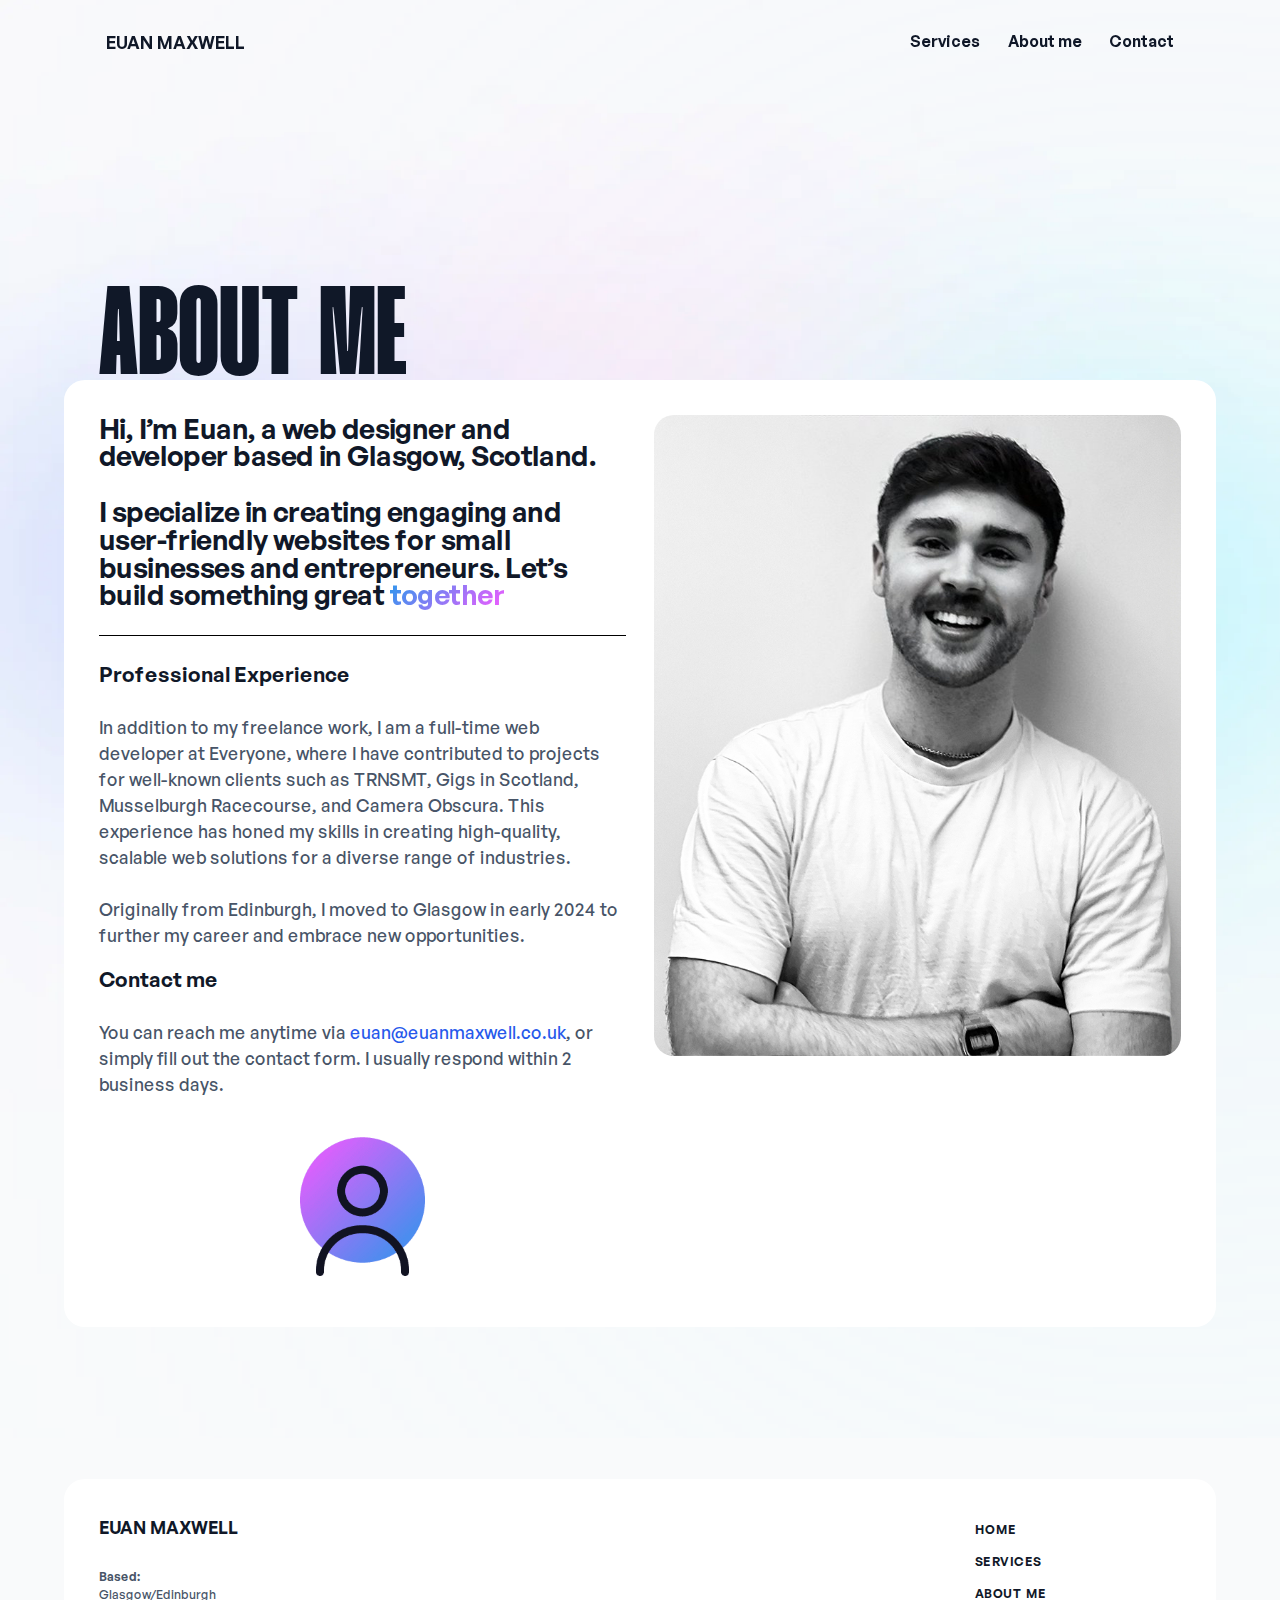
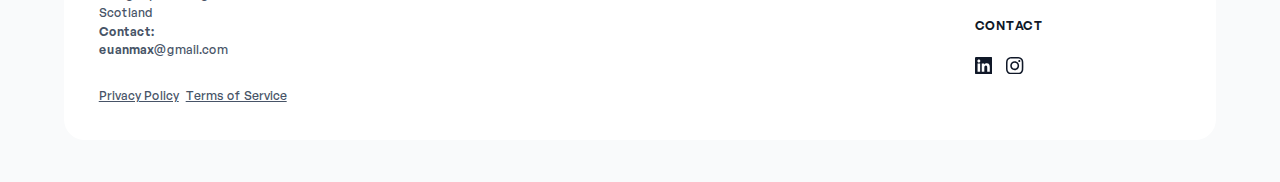
==== commit 737c5783: "Link fixes" ====
--- a/about-me.html
+++ b/about-me.html
@@ -207,9 +207,9 @@
               <div id="w-node-_6d4a2b6b-4b54-c408-771c-09f4242a58c3-81f4521f" class="w-layout-grid footer_menu-wrapper">
                 <div class="footer_link-list">
                   <a href="index.html" class="footer_link">Home</a>
-                  <a href="#" class="footer_link">Services</a>
-                  <a href="#" class="footer_link">About me</a>
-                  <a href="#" class="footer_link">blog</a>
+                  <a href="#Services-Section" class="footer_link">Services</a>
+                  <a href="about-me.html" class="footer_link">About me</a>
+                  
                   <a href="contact.html" class="footer_link">Contact</a>
                   <div class="w-layout-grid footer_social-list">
                     <a rel="noopener" aria-label="LinkedIn" href="https://www.linkedin.com/in/euan-maxwell-63782318b/" target="_blank" class="social-media-link w-inline-block">
